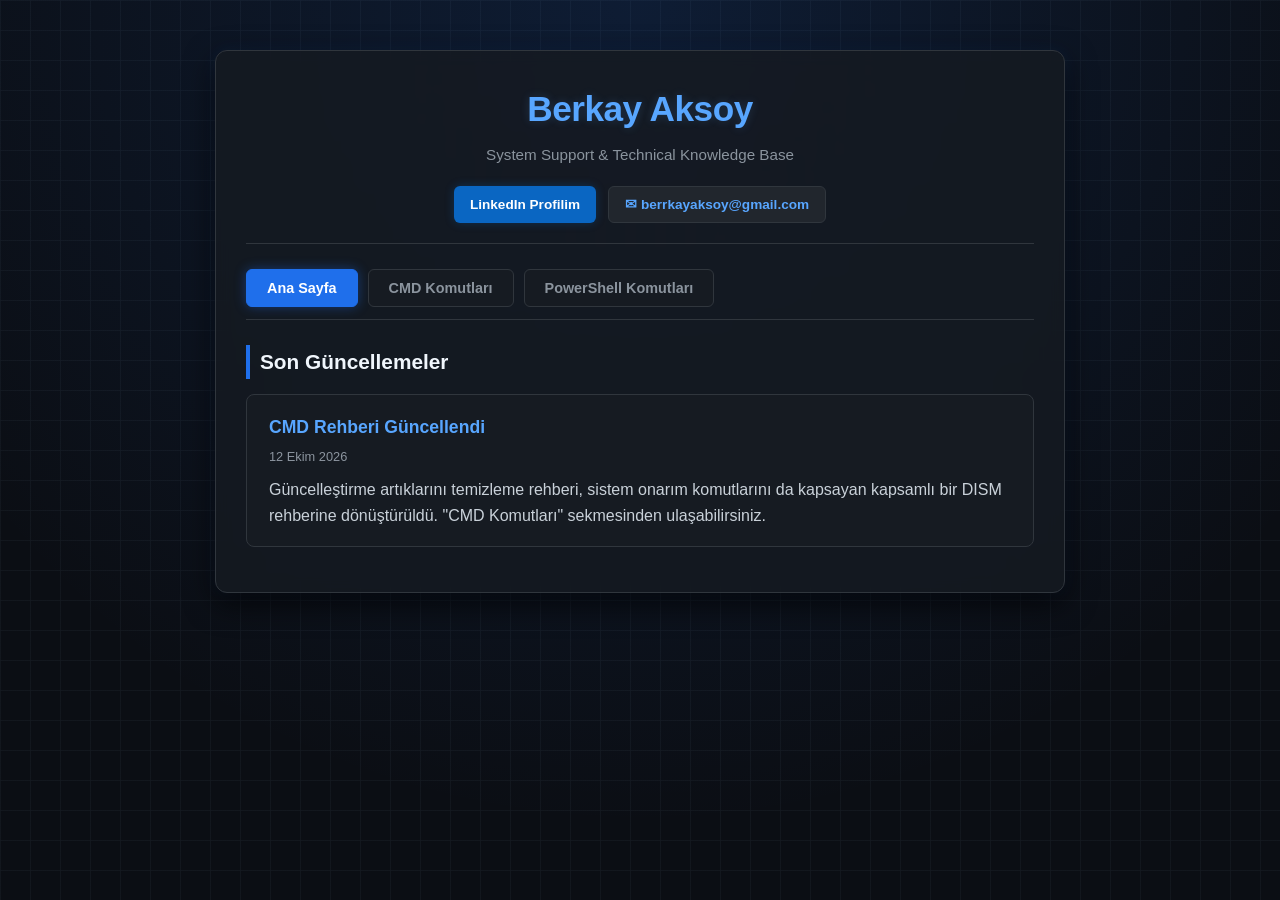
==== index.html @ 38838516 "Update index.html" ====
<!DOCTYPE html>
<html lang="tr">
<head>
    <meta charset="UTF-8">
    <meta name="viewport" content="width=device-width, initial-scale=1.0">
    <title>Berkay Aksoy | System Support</title>
    <style>
        * { box-sizing: border-box; margin: 0; padding: 0; }
        
        body {
            font-family: 'Segoe UI', -apple-system, BlinkMacSystemFont, Roboto, sans-serif;
            background-color: #0b0e14;
            background-image: 
                radial-gradient(circle at 50% 0%, rgba(31, 111, 235, 0.15) 0%, transparent 75%),
                linear-gradient(rgba(22, 27, 34, 0.7) 1px, transparent 1px),
                linear-gradient(90deg, rgba(22, 27, 34, 0.7) 1px, transparent 1px);
            background-size: 100% 100%, 30px 30px, 30px 30px;
            color: #c9d1d9;
            line-height: 1.6;
            padding: 20px;
            min-height: 100vh;
        }

        .container {
            max-width: 850px;
            margin: 30px auto;
            background: rgba(22, 27, 34, 0.85);
            backdrop-filter: blur(8px);
            padding: 30px;
            border-radius: 12px;
            box-shadow: 0 10px 30px rgba(0, 0, 0, 0.7), 0 0 15px rgba(56, 139, 253, 0.1);
            border: 1px solid #30363d;
        }

        header {
            text-align: center;
            padding-bottom: 20px;
            border-bottom: 1px solid #30363d;
            margin-bottom: 25px;
        }

        h1 { 
            color: #58a6ff; 
            font-size: 2.2rem; 
            margin-bottom: 6px;
            letter-spacing: -0.5px;
            text-shadow: 0 0 10px rgba(88, 166, 255, 0.2);
        }

        p.subtitle { 
            color: #8b949e; 
            font-size: 0.95rem; 
            margin-bottom: 18px;
            font-weight: 500;
        }
        
        .contact-links {
            display: flex;
            justify-content: center;
            gap: 12px;
            flex-wrap: wrap;
        }

        .btn {
            display: inline-flex;
            align-items: center;
            gap: 6px;
            padding: 7px 16px;
            border-radius: 6px;
            text-decoration: none;
            font-weight: 600;
            font-size: 0.85rem;
            transition: all 0.2s ease;
        }

        .btn:hover { 
            opacity: 0.9;
            transform: translateY(-1px);
        }

        .btn-linkedin { 
            background-color: #0a66c2; 
            color: #ffffff; 
            box-shadow: 0 0 10px rgba(10, 102, 194, 0.3);
        }

        .btn-email { 
            background-color: #21262d; 
            color: #58a6ff; 
            border: 1px solid #30363d; 
        }

        nav {
            display: flex;
            gap: 10px;
            border-bottom: 1px solid #30363d;
            padding-bottom: 12px;
            margin-bottom: 25px;
        }

        .nav-btn {
            background: #161b22;
            color: #8b949e;
            border: 1px solid #30363d;
            padding: 10px 20px;
            border-radius: 6px;
            cursor: pointer;
            font-weight: 600;
            font-size: 0.9rem;
            transition: all 0.2s ease;
        }

        .nav-btn:hover { 
            color: #f0f6fc; 
            border-color: #8b949e; 
            background: #21262d;
        }

        .nav-btn.active {
            background: #1f6feb;
            color: #ffffff;
            border-color: #1f6feb;
            box-shadow: 0 0 12px rgba(31, 111, 235, 0.4);
        }

        .tab-content { display: none; }
        .tab-content.active { display: block; }

        .section-title {
            color: #f0f6fc;
            margin: 20px 0 15px 0;
            font-size: 1.3rem;
            border-left: 4px solid #1f6feb;
            padding-left: 10px;
        }

        .card {
            background: #161b22;
            border: 1px solid #30363d;
            border-radius: 8px;
            padding: 18px 22px;
            margin-bottom: 15px;
        }

        .card h3 { color: #58a6ff; margin-bottom: 6px; font-size: 1.1rem; }
        .card .date { color: #8b949e; font-size: 0.8rem; margin-bottom: 10px; }

        /* AÇILIR/KAPANIR AKORDEON KART YAPISI */
        .accordion-card {
            background: #161b22;
            border: 1px solid #30363d;
            border-radius: 8px;
            margin-bottom: 15px;
            overflow: hidden;
            transition: border-color 0.2s ease;
        }

        .accordion-card:hover {
            border-color: #58a6ff;
        }

        .accordion-header {
            padding: 18px 22px;
            cursor: pointer;
            display: flex;
            justify-content: space-between;
            align-items: center;
            user-select: none;
            background: #161b22;
        }

        .accordion-header h3 {
            color: #58a6ff;
            font-size: 1.05rem;
            font-weight: 600;
        }

        .accordion-header .icon {
            color: #8b949e;
            font-size: 1.2rem;
            transition: transform 0.3s ease;
        }

        .accordion-card.open .accordion-header .icon {
            transform: rotate(180deg);
            color: #58a6ff;
        }

        .accordion-content {
            display: none;
            padding: 0 22px 22px 22px;
            border-top: 1px solid #21262d;
            background: #0d1117;
        }

        .accordion-card.open .accordion-content {
            display: block;
        }

        .accordion-content p {
            margin-top: 12px;
            color: #c9d1d9;
        }

        .accordion-content h4 {
            color: #f0f6fc;
            font-size: 1rem;
            margin-top: 20px;
        }

        .accordion-content ol, .accordion-content ul {
            margin: 12px 0 12px 20px;
            color: #c9d1d9;
        }

        .accordion-content li {
            margin-bottom: 8px;
        }

        .alert-box {
            background: rgba(210, 153, 34, 0.1);
            border: 1px solid rgba(210, 153, 34, 0.4);
            border-radius: 6px;
            padding: 12px 16px;
            margin-top: 15px;
            color: #e3b341;
            font-size: 0.9rem;
        }

        .info-box {
            background: rgba(56, 139, 253, 0.1);
            border: 1px solid rgba(56, 139, 253, 0.4);
            border-radius: 6px;
            padding: 12px 16px;
            margin-top: 15px;
            color: #79c0ff;
            font-size: 0.9rem;
        }

        code-block {
            display: block;
            background: #161b22;
            color: #79c0ff;
            padding: 10px 14px;
            border-radius: 6px;
            font-family: 'Consolas', 'Courier New', monospace;
            border: 1px solid #30363d;
            font-size: 0.9rem;
            margin: 8px 0;
            overflow-x: auto;
        }

        code {
            background: #161b22;
            color: #79c0ff;
            padding: 2px 6px;
            border-radius: 4px;
            font-family: 'Consolas', 'Courier New', monospace;
            border: 1px solid #30363d;
            font-size: 0.85rem;
        }
    </style>
</head>
<body>

    <div class="container">
        <header>
            <h1>Berkay Aksoy</h1>
            <p class="subtitle">System Support & Technical Knowledge Base</p>
            
            <div class="contact-links">
                <a href="https://www.linkedin.com/in/berkay-aksoy-77ab60190" target="_blank" class="btn btn-linkedin">LinkedIn Profilim</a>
                <a href="mailto:berrkayaksoy@gmail.com" class="btn btn-email">✉ berrkayaksoy@gmail.com</a>
            </div>
        </header>

        <!-- Menü Navigasyonu -->
        <nav>
            <button class="nav-btn active" onclick="openTab('ana-sayfa')">Ana Sayfa</button>
            <button class="nav-btn" onclick="openTab('cmd')">CMD Komutları</button>
            <button class="nav-btn" onclick="openTab('powershell')">PowerShell Komutları</button>
        </nav>

        <!-- 1. SEKME: ANA SAYFA -->
        <div id="ana-sayfa" class="tab-content active">
            <h2 class="section-title">Son Güncellemeler</h2>
            <div class="card">
                <h3>CMD Rehberi Güncellendi</h3>
                <div class="date">12 Ekim 2026</div>
                <p>Güncelleştirme artıklarını temizleme rehberi, sistem onarım komutlarını da kapsayan kapsamlı bir DISM rehberine dönüştürüldü. "CMD Komutları" sekmesinden ulaşabilirsiniz.</p>
            </div>
        </div>

        <!-- 2. SEKME: CMD KOMUTLARI -->
        <div id="cmd" class="tab-content">
            <h2 class="section-title">Command Prompt (CMD) Rehberleri</h2>

            <!-- AÇILIR KAPANIR YAZI KARTI: DISM KOMUTLARI -->
            <div class="accordion-card">
                <div class="accordion-header" onclick="toggleAccordion(this)">
                    <h3>DISM Komutları: Windows'u Onarın, Güncelleştirmelerin Kapladığı Alanı Geri Kazanın 🛠️💾</h3>
                    <span class="icon">▼</span>
                </div>
                <div class="accordion-content">
                    <p><strong>DISM</strong> (Deployment Image Servicing and Management), Windows'un kendi bakım ve onarım aracıdır. Komutlardaki <code>/Online</code> ifadesi, işlemin şu an çalışan Windows üzerinde yapılacağını belirtir.</p>
                    <p>Aşağıdaki komutları çalıştırmak için Komut İstemi'ni (CMD) <strong>Yönetici</strong> olarak açmanız gerekir.</p>

                    <h4>🔧 Sistem Onarımı</h4>
                    <p>Uygulamalar açılmıyor, garip hatalar alıyorsanız ya da güncellemeler yüklenmiyorsa, Windows'un sistem dosyalarında bozulma olabilir. Bu üç komut sırasıyla kontrol eder, tarar ve onarır:</p>

                    <ol>
                        <li>
                            <strong>Hızlı Kontrol:</strong>
                            <code-block>DISM /Online /Cleanup-Image /CheckHealth</code-block>
                            Sistem görüntüsünde daha önce bir bozulma kaydedilmiş mi diye bakar. Tarama veya onarım yapmaz, birkaç saniye sürer.
                        </li>
                        <li>
                            <strong>Detaylı Tarama:</strong>
                            <code-block>DISM /Online /Cleanup-Image /ScanHealth</code-block>
                            Sistemi baştan sona tarar ve bozulma olup olmadığını tespit eder. Onarım yapmaz, birkaç dakika sürebilir.
                        </li>
                        <li>
                            <strong>Onarım:</strong>
                            <code-block>DISM /Online /Cleanup-Image /RestoreHealth</code-block>
                            Bozuk sistem dosyalarını bulur ve onarır. Sağlam dosyaları Windows Update üzerinden indirdiği için <strong>internet bağlantısı gerekir</strong>. İşlem 10-30 dakika sürebilir.
                        </li>
                    </ol>

                    <div class="info-box">
                        <strong>💡 İpucu:</strong> <code>RestoreHealth</code> bittikten sonra şu komutu da çalıştırın:
                        <code-block>sfc /scannow</code-block>
                        DISM, Windows'un yedek dosya deposunu onarır; SFC ise bu sağlam yedekleri kullanarak sistemde kullanılan bozuk dosyaları değiştirir.
                    </div>

                    <h4>🧹 Disk Temizliği</h4>
                    <p>Windows her güncellemeden sonra, güncellemeyi geri alabilmeniz için değişen dosyaların eski sürümlerini <strong>WinSxS</strong> klasöründe saklar. Bu eski sürümler zamanla birikerek gigabaytlarca yer kaplayabilir ve normal disk temizleme araçları buraya dokunamaz.</p>

                    <ol>
                        <li>
                            <strong>Analiz:</strong>
                            <code-block>DISM /Online /Cleanup-Image /AnalyzeComponentStore</code-block>
                            WinSxS klasörünün gerçek boyutunu ve ne kadarının temizlenebileceğini gösterir, hiçbir şeyi silmez. Çıktıda <em>"Component Store Cleanup Recommended : Yes"</em> yazıyorsa temizlik yapmanız önerilir.
                        </li>
                        <li>
                            <strong>Temizlik:</strong>
                            <code-block>DISM /Online /Cleanup-Image /StartComponentCleanup</code-block>
                            Artık gerekmeyen eski güncelleştirme sürümlerini siler ve diskte yer açar. <em>(Sisteminize bağlı olarak 10-15 GB'a kadar alan boşaltabilir.)</em>
                        </li>
                    </ol>

                    <div class="alert-box">
                        <strong>⚠️ Önemli İpucu: Takılı Kalırsa Ne Yapmalısınız?</strong><br>
                        Onarım veya temizlik sırasında gösterge %60 - %70 civarlarında takılıp uzun süre ilerlemeyebilir.
                        <ul style="margin-top: 8px;">
                            <li><strong>Hemen Kapatmayın:</strong> Arka planda indirme/silme yapıyor olabilir. <code>Ctrl + Shift + Esc</code> ile Görev Yöneticisi'ni açıp Disk/Ağ hareketliliğini kontrol edin.</li>
                            <li><strong>Kilitlendiyse:</strong> CMD penceresini kapatıp bilgisayarı yeniden başlatın. CMD'yi tekrar yönetici olarak açın, Windows Update servisini durdurup işlemi yeniden başlatın:</li>
                        </ul>
                        <code-block>net stop wuauserv</code-block>
                        <code-block>DISM /Online /Cleanup-Image /StartComponentCleanup</code-block>
                        <ul style="margin-top: 8px;">
                            <li><strong>WinSxS'e elle dokunmayın:</strong> Bu klasörden asla elle dosya silmeyin. Yer açmanın güvenli yolu yukarıdaki komutlardır.</li>
                        </ul>
                    </div>

                    <p style="margin-top: 15px;">İşlem sonunda <em>"The operation completed successfully"</em> yazısını gördüğünüzde işlem başarıyla tamamlanmış demektir! 🚀</p>
                </div>
            </div>

        </div>

        <!-- 3. SEKME: POWERSHELL KOMUTLARI -->
        <div id="powershell" class="tab-content">
            <h2 class="section-title">PowerShell Komutları & Scriptler</h2>
            <div class="card">
                <h3>Çalışan Servisleri Listeleyin</h3>
                <div class="date">Örnek Taslak</div>
                <p>Sistemde aktif çalışan servisleri listelemek için <code>Get-Service | Where-Object {$_.Status -eq "Running"}</code> komutunu kullanabilirsiniz.</p>
            </div>
        </div>

    </div>

    <script>
        // Sekme Değiştirme Fonksiyonu
        function openTab(tabName) {
            var i, tabContent, tabBtns;
            tabContent = document.getElementsByClassName("tab-content");
            for (i = 0; i < tabContent.length; i++) {
                tabContent[i].classList.remove("active");
            }
            tabBtns = document.getElementsByClassName("nav-btn");
            for (i = 0; i < tabBtns.length; i++) {
                tabBtns[i].classList.remove("active");
            }
            document.getElementById(tabName).classList.add("active");
            event.currentTarget.classList.add("active");
        }

        // Akordeon Aç/Kapat Fonksiyonu
        function toggleAccordion(element) {
            var card = element.parentElement;
            card.classList.toggle("open");
        }
    </script>

</body>
</html>
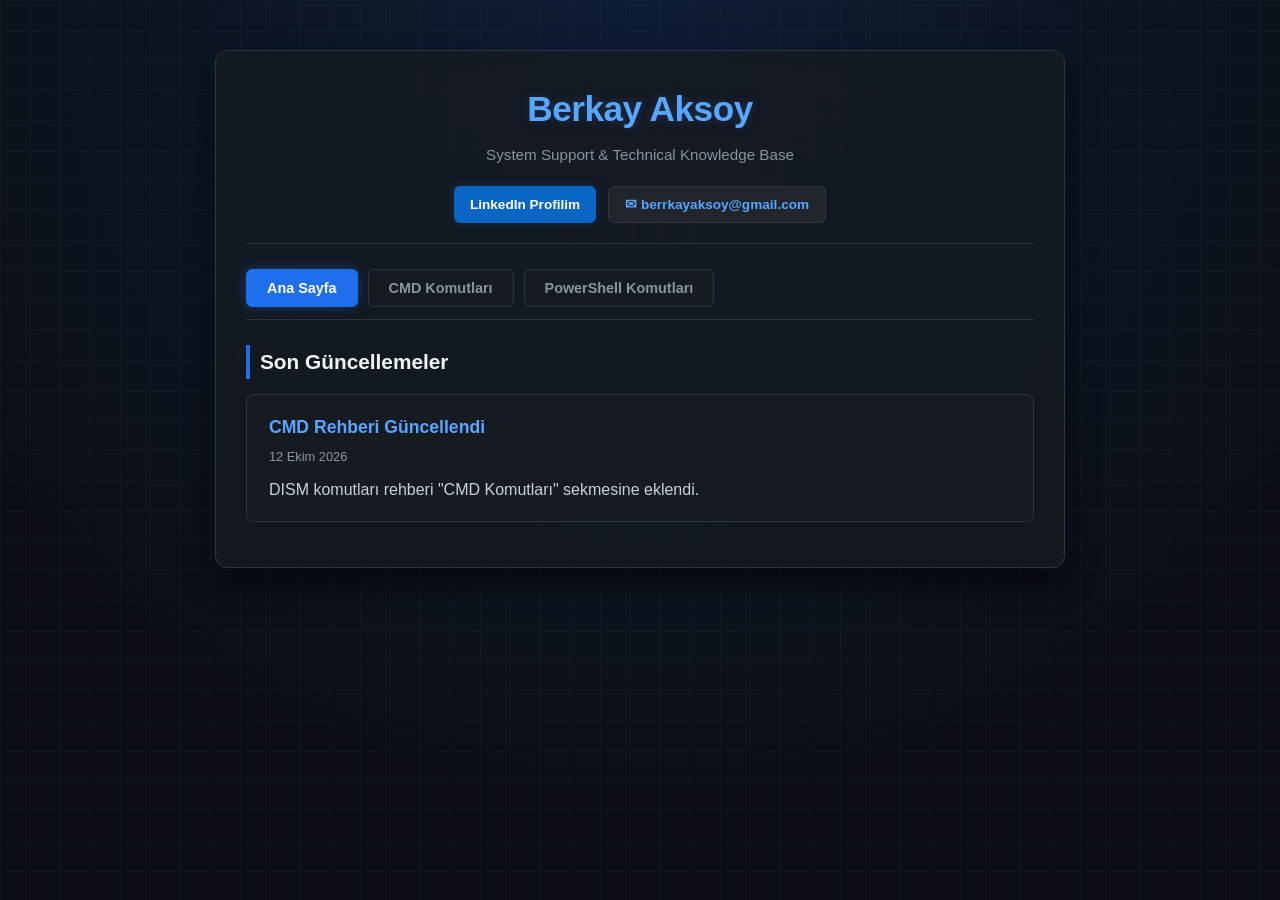
==== commit 54c9d541: "Update index.html" ====
--- a/index.html
+++ b/index.html
@@ -202,12 +202,6 @@
             color: #c9d1d9;
         }
 
-        .accordion-content h4 {
-            color: #f0f6fc;
-            font-size: 1rem;
-            margin-top: 20px;
-        }
-
         .accordion-content ol, .accordion-content ul {
             margin: 12px 0 12px 20px;
             color: #c9d1d9;
@@ -224,16 +218,6 @@
             padding: 12px 16px;
             margin-top: 15px;
             color: #e3b341;
-            font-size: 0.9rem;
-        }
-
-        .info-box {
-            background: rgba(56, 139, 253, 0.1);
-            border: 1px solid rgba(56, 139, 253, 0.4);
-            border-radius: 6px;
-            padding: 12px 16px;
-            margin-top: 15px;
-            color: #79c0ff;
             font-size: 0.9rem;
         }
 
@@ -287,7 +271,7 @@
             <div class="card">
                 <h3>CMD Rehberi Güncellendi</h3>
                 <div class="date">12 Ekim 2026</div>
-                <p>Güncelleştirme artıklarını temizleme rehberi, sistem onarım komutlarını da kapsayan kapsamlı bir DISM rehberine dönüştürüldü. "CMD Komutları" sekmesinden ulaşabilirsiniz.</p>
+                <p>DISM komutları rehberi "CMD Komutları" sekmesine eklendi.</p>
             </div>
         </div>
 
@@ -298,71 +282,34 @@
             <!-- AÇILIR KAPANIR YAZI KARTI: DISM KOMUTLARI -->
             <div class="accordion-card">
                 <div class="accordion-header" onclick="toggleAccordion(this)">
-                    <h3>DISM Komutları: Windows'u Onarın, Güncelleştirmelerin Kapladığı Alanı Geri Kazanın 🛠️💾</h3>
+                    <h3>DISM Komutları: Windows'u Onarın, Güncelleştirmelerin Kapladığı Alanı Geri Kazanın</h3>
                     <span class="icon">▼</span>
                 </div>
                 <div class="accordion-content">
-                    <p><strong>DISM</strong> (Deployment Image Servicing and Management), Windows'un kendi bakım ve onarım aracıdır. Komutlardaki <code>/Online</code> ifadesi, işlemin şu an çalışan Windows üzerinde yapılacağını belirtir.</p>
-                    <p>Aşağıdaki komutları çalıştırmak için Komut İstemi'ni (CMD) <strong>Yönetici</strong> olarak açmanız gerekir.</p>
-
-                    <h4>🔧 Sistem Onarımı</h4>
-                    <p>Uygulamalar açılmıyor, garip hatalar alıyorsanız ya da güncellemeler yüklenmiyorsa, Windows'un sistem dosyalarında bozulma olabilir. Bu üç komut sırasıyla kontrol eder, tarar ve onarır:</p>
+                    <p>Aşağıdaki komutları çalıştırmak için Komut İstemi'ni (CMD) <strong>Yönetici</strong> olarak açın.</p>
 
                     <ol>
                         <li>
-                            <strong>Hızlı Kontrol:</strong>
                             <code-block>DISM /Online /Cleanup-Image /CheckHealth</code-block>
-                            Sistem görüntüsünde daha önce bir bozulma kaydedilmiş mi diye bakar. Tarama veya onarım yapmaz, birkaç saniye sürer.
-                        </li>
-                        <li>
-                            <strong>Detaylı Tarama:</strong>
+                            Sistem görüntüsünde daha önce bir bozulma kaydedilmiş mi diye kontrol eder.
+                        </li>
+                        <li>
                             <code-block>DISM /Online /Cleanup-Image /ScanHealth</code-block>
-                            Sistemi baştan sona tarar ve bozulma olup olmadığını tespit eder. Onarım yapmaz, birkaç dakika sürebilir.
-                        </li>
-                        <li>
-                            <strong>Onarım:</strong>
+                            Sistemi baştan sona tarar ve bozulma olup olmadığını tespit eder. Onarım yapmaz.
+                        </li>
+                        <li>
                             <code-block>DISM /Online /Cleanup-Image /RestoreHealth</code-block>
-                            Bozuk sistem dosyalarını bulur ve onarır. Sağlam dosyaları Windows Update üzerinden indirdiği için <strong>internet bağlantısı gerekir</strong>. İşlem 10-30 dakika sürebilir.
+                            Bozuk sistem dosyalarını onarır. Sağlam dosyaları Windows Update üzerinden indirdiği için internet bağlantısı gerekir.
+                        </li>
+                        <li>
+                            <code-block>DISM /Online /Cleanup-Image /AnalyzeComponentStore</code-block>
+                            WinSxS klasörünü analiz eder ve temizlik gerekip gerekmediğini gösterir.
+                        </li>
+                        <li>
+                            <code-block>DISM /Online /Cleanup-Image /StartComponentCleanup</code-block>
+                            Artık gerekmeyen eski güncelleştirme sürümlerini siler ve diskte yer açar.
                         </li>
                     </ol>
-
-                    <div class="info-box">
-                        <strong>💡 İpucu:</strong> <code>RestoreHealth</code> bittikten sonra şu komutu da çalıştırın:
-                        <code-block>sfc /scannow</code-block>
-                        DISM, Windows'un yedek dosya deposunu onarır; SFC ise bu sağlam yedekleri kullanarak sistemde kullanılan bozuk dosyaları değiştirir.
-                    </div>
-
-                    <h4>🧹 Disk Temizliği</h4>
-                    <p>Windows her güncellemeden sonra, güncellemeyi geri alabilmeniz için değişen dosyaların eski sürümlerini <strong>WinSxS</strong> klasöründe saklar. Bu eski sürümler zamanla birikerek gigabaytlarca yer kaplayabilir ve normal disk temizleme araçları buraya dokunamaz.</p>
-
-                    <ol>
-                        <li>
-                            <strong>Analiz:</strong>
-                            <code-block>DISM /Online /Cleanup-Image /AnalyzeComponentStore</code-block>
-                            WinSxS klasörünün gerçek boyutunu ve ne kadarının temizlenebileceğini gösterir, hiçbir şeyi silmez. Çıktıda <em>"Component Store Cleanup Recommended : Yes"</em> yazıyorsa temizlik yapmanız önerilir.
-                        </li>
-                        <li>
-                            <strong>Temizlik:</strong>
-                            <code-block>DISM /Online /Cleanup-Image /StartComponentCleanup</code-block>
-                            Artık gerekmeyen eski güncelleştirme sürümlerini siler ve diskte yer açar. <em>(Sisteminize bağlı olarak 10-15 GB'a kadar alan boşaltabilir.)</em>
-                        </li>
-                    </ol>
-
-                    <div class="alert-box">
-                        <strong>⚠️ Önemli İpucu: Takılı Kalırsa Ne Yapmalısınız?</strong><br>
-                        Onarım veya temizlik sırasında gösterge %60 - %70 civarlarında takılıp uzun süre ilerlemeyebilir.
-                        <ul style="margin-top: 8px;">
-                            <li><strong>Hemen Kapatmayın:</strong> Arka planda indirme/silme yapıyor olabilir. <code>Ctrl + Shift + Esc</code> ile Görev Yöneticisi'ni açıp Disk/Ağ hareketliliğini kontrol edin.</li>
-                            <li><strong>Kilitlendiyse:</strong> CMD penceresini kapatıp bilgisayarı yeniden başlatın. CMD'yi tekrar yönetici olarak açın, Windows Update servisini durdurup işlemi yeniden başlatın:</li>
-                        </ul>
-                        <code-block>net stop wuauserv</code-block>
-                        <code-block>DISM /Online /Cleanup-Image /StartComponentCleanup</code-block>
-                        <ul style="margin-top: 8px;">
-                            <li><strong>WinSxS'e elle dokunmayın:</strong> Bu klasörden asla elle dosya silmeyin. Yer açmanın güvenli yolu yukarıdaki komutlardır.</li>
-                        </ul>
-                    </div>
-
-                    <p style="margin-top: 15px;">İşlem sonunda <em>"The operation completed successfully"</em> yazısını gördüğünüzde işlem başarıyla tamamlanmış demektir! 🚀</p>
                 </div>
             </div>
 
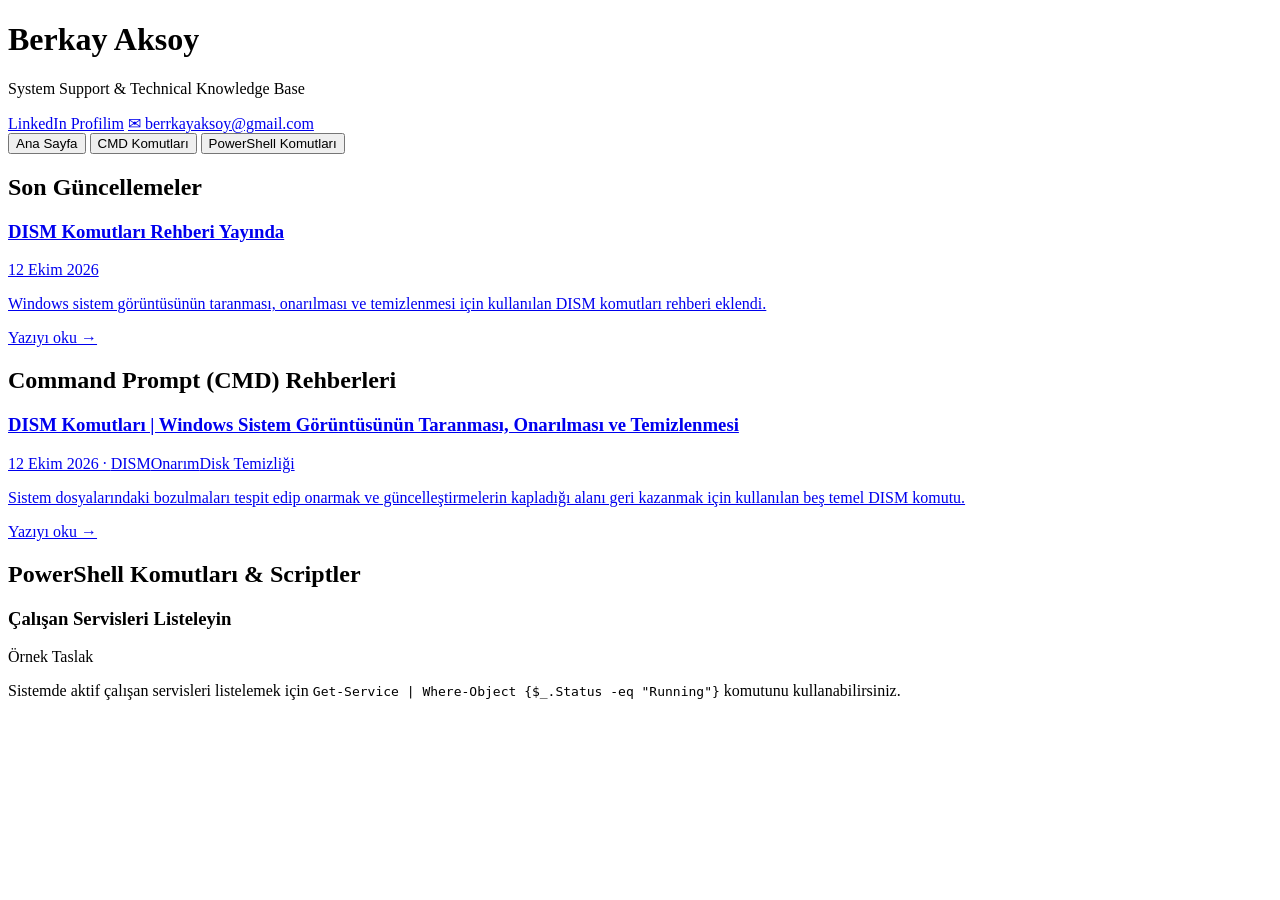
==== commit c7f24ee0: "Update index.html" ====
--- a/index.html
+++ b/index.html
@@ -4,246 +4,17 @@
     <meta charset="UTF-8">
     <meta name="viewport" content="width=device-width, initial-scale=1.0">
     <title>Berkay Aksoy | System Support</title>
-    <style>
-        * { box-sizing: border-box; margin: 0; padding: 0; }
-        
-        body {
-            font-family: 'Segoe UI', -apple-system, BlinkMacSystemFont, Roboto, sans-serif;
-            background-color: #0b0e14;
-            background-image: 
-                radial-gradient(circle at 50% 0%, rgba(31, 111, 235, 0.15) 0%, transparent 75%),
-                linear-gradient(rgba(22, 27, 34, 0.7) 1px, transparent 1px),
-                linear-gradient(90deg, rgba(22, 27, 34, 0.7) 1px, transparent 1px);
-            background-size: 100% 100%, 30px 30px, 30px 30px;
-            color: #c9d1d9;
-            line-height: 1.6;
-            padding: 20px;
-            min-height: 100vh;
-        }
+    <meta name="description" content="Windows, CMD ve PowerShell için sahada test edilmiş çözümler ve teknik rehberler.">
 
-        .container {
-            max-width: 850px;
-            margin: 30px auto;
-            background: rgba(22, 27, 34, 0.85);
-            backdrop-filter: blur(8px);
-            padding: 30px;
-            border-radius: 12px;
-            box-shadow: 0 10px 30px rgba(0, 0, 0, 0.7), 0 0 15px rgba(56, 139, 253, 0.1);
-            border: 1px solid #30363d;
-        }
+    <!-- LinkedIn / sosyal medya önizleme kartı -->
+    <meta property="og:type" content="website">
+    <meta property="og:site_name" content="Berkay Aksoy | System Support">
+    <meta property="og:title" content="Berkay Aksoy | System Support & Technical Knowledge Base">
+    <meta property="og:description" content="Windows, CMD ve PowerShell için sahada test edilmiş çözümler ve teknik rehberler.">
+    <meta property="og:url" content="https://berkayaksooy.github.io/">
+    <meta property="og:locale" content="tr_TR">
 
-        header {
-            text-align: center;
-            padding-bottom: 20px;
-            border-bottom: 1px solid #30363d;
-            margin-bottom: 25px;
-        }
-
-        h1 { 
-            color: #58a6ff; 
-            font-size: 2.2rem; 
-            margin-bottom: 6px;
-            letter-spacing: -0.5px;
-            text-shadow: 0 0 10px rgba(88, 166, 255, 0.2);
-        }
-
-        p.subtitle { 
-            color: #8b949e; 
-            font-size: 0.95rem; 
-            margin-bottom: 18px;
-            font-weight: 500;
-        }
-        
-        .contact-links {
-            display: flex;
-            justify-content: center;
-            gap: 12px;
-            flex-wrap: wrap;
-        }
-
-        .btn {
-            display: inline-flex;
-            align-items: center;
-            gap: 6px;
-            padding: 7px 16px;
-            border-radius: 6px;
-            text-decoration: none;
-            font-weight: 600;
-            font-size: 0.85rem;
-            transition: all 0.2s ease;
-        }
-
-        .btn:hover { 
-            opacity: 0.9;
-            transform: translateY(-1px);
-        }
-
-        .btn-linkedin { 
-            background-color: #0a66c2; 
-            color: #ffffff; 
-            box-shadow: 0 0 10px rgba(10, 102, 194, 0.3);
-        }
-
-        .btn-email { 
-            background-color: #21262d; 
-            color: #58a6ff; 
-            border: 1px solid #30363d; 
-        }
-
-        nav {
-            display: flex;
-            gap: 10px;
-            border-bottom: 1px solid #30363d;
-            padding-bottom: 12px;
-            margin-bottom: 25px;
-        }
-
-        .nav-btn {
-            background: #161b22;
-            color: #8b949e;
-            border: 1px solid #30363d;
-            padding: 10px 20px;
-            border-radius: 6px;
-            cursor: pointer;
-            font-weight: 600;
-            font-size: 0.9rem;
-            transition: all 0.2s ease;
-        }
-
-        .nav-btn:hover { 
-            color: #f0f6fc; 
-            border-color: #8b949e; 
-            background: #21262d;
-        }
-
-        .nav-btn.active {
-            background: #1f6feb;
-            color: #ffffff;
-            border-color: #1f6feb;
-            box-shadow: 0 0 12px rgba(31, 111, 235, 0.4);
-        }
-
-        .tab-content { display: none; }
-        .tab-content.active { display: block; }
-
-        .section-title {
-            color: #f0f6fc;
-            margin: 20px 0 15px 0;
-            font-size: 1.3rem;
-            border-left: 4px solid #1f6feb;
-            padding-left: 10px;
-        }
-
-        .card {
-            background: #161b22;
-            border: 1px solid #30363d;
-            border-radius: 8px;
-            padding: 18px 22px;
-            margin-bottom: 15px;
-        }
-
-        .card h3 { color: #58a6ff; margin-bottom: 6px; font-size: 1.1rem; }
-        .card .date { color: #8b949e; font-size: 0.8rem; margin-bottom: 10px; }
-
-        /* AÇILIR/KAPANIR AKORDEON KART YAPISI */
-        .accordion-card {
-            background: #161b22;
-            border: 1px solid #30363d;
-            border-radius: 8px;
-            margin-bottom: 15px;
-            overflow: hidden;
-            transition: border-color 0.2s ease;
-        }
-
-        .accordion-card:hover {
-            border-color: #58a6ff;
-        }
-
-        .accordion-header {
-            padding: 18px 22px;
-            cursor: pointer;
-            display: flex;
-            justify-content: space-between;
-            align-items: center;
-            user-select: none;
-            background: #161b22;
-        }
-
-        .accordion-header h3 {
-            color: #58a6ff;
-            font-size: 1.05rem;
-            font-weight: 600;
-        }
-
-        .accordion-header .icon {
-            color: #8b949e;
-            font-size: 1.2rem;
-            transition: transform 0.3s ease;
-        }
-
-        .accordion-card.open .accordion-header .icon {
-            transform: rotate(180deg);
-            color: #58a6ff;
-        }
-
-        .accordion-content {
-            display: none;
-            padding: 0 22px 22px 22px;
-            border-top: 1px solid #21262d;
-            background: #0d1117;
-        }
-
-        .accordion-card.open .accordion-content {
-            display: block;
-        }
-
-        .accordion-content p {
-            margin-top: 12px;
-            color: #c9d1d9;
-        }
-
-        .accordion-content ol, .accordion-content ul {
-            margin: 12px 0 12px 20px;
-            color: #c9d1d9;
-        }
-
-        .accordion-content li {
-            margin-bottom: 8px;
-        }
-
-        .alert-box {
-            background: rgba(210, 153, 34, 0.1);
-            border: 1px solid rgba(210, 153, 34, 0.4);
-            border-radius: 6px;
-            padding: 12px 16px;
-            margin-top: 15px;
-            color: #e3b341;
-            font-size: 0.9rem;
-        }
-
-        code-block {
-            display: block;
-            background: #161b22;
-            color: #79c0ff;
-            padding: 10px 14px;
-            border-radius: 6px;
-            font-family: 'Consolas', 'Courier New', monospace;
-            border: 1px solid #30363d;
-            font-size: 0.9rem;
-            margin: 8px 0;
-            overflow-x: auto;
-        }
-
-        code {
-            background: #161b22;
-            color: #79c0ff;
-            padding: 2px 6px;
-            border-radius: 4px;
-            font-family: 'Consolas', 'Courier New', monospace;
-            border: 1px solid #30363d;
-            font-size: 0.85rem;
-        }
-    </style>
+    <link rel="stylesheet" href="style.css">
 </head>
 <body>
 
@@ -251,7 +22,7 @@
         <header>
             <h1>Berkay Aksoy</h1>
             <p class="subtitle">System Support & Technical Knowledge Base</p>
-            
+
             <div class="contact-links">
                 <a href="https://www.linkedin.com/in/berkay-aksoy-77ab60190" target="_blank" class="btn btn-linkedin">LinkedIn Profilim</a>
                 <a href="mailto:berrkayaksoy@gmail.com" class="btn btn-email">✉ berrkayaksoy@gmail.com</a>
@@ -260,59 +31,34 @@
 
         <!-- Menü Navigasyonu -->
         <nav>
-            <button class="nav-btn active" onclick="openTab('ana-sayfa')">Ana Sayfa</button>
-            <button class="nav-btn" onclick="openTab('cmd')">CMD Komutları</button>
-            <button class="nav-btn" onclick="openTab('powershell')">PowerShell Komutları</button>
+            <button class="nav-btn active" data-tab="ana-sayfa">Ana Sayfa</button>
+            <button class="nav-btn" data-tab="cmd">CMD Komutları</button>
+            <button class="nav-btn" data-tab="powershell">PowerShell Komutları</button>
         </nav>
 
         <!-- 1. SEKME: ANA SAYFA -->
         <div id="ana-sayfa" class="tab-content active">
             <h2 class="section-title">Son Güncellemeler</h2>
-            <div class="card">
-                <h3>CMD Rehberi Güncellendi</h3>
+
+            <a class="card post-card" href="dism-komutlari.html">
+                <h3>DISM Komutları Rehberi Yayında</h3>
                 <div class="date">12 Ekim 2026</div>
-                <p>DISM komutları rehberi "CMD Komutları" sekmesine eklendi.</p>
-            </div>
+                <p>Windows sistem görüntüsünün taranması, onarılması ve temizlenmesi için kullanılan DISM komutları rehberi eklendi.</p>
+                <span class="read-more">Yazıyı oku →</span>
+            </a>
         </div>
 
         <!-- 2. SEKME: CMD KOMUTLARI -->
         <div id="cmd" class="tab-content">
             <h2 class="section-title">Command Prompt (CMD) Rehberleri</h2>
 
-            <!-- AÇILIR KAPANIR YAZI KARTI: DISM KOMUTLARI -->
-            <div class="accordion-card">
-                <div class="accordion-header" onclick="toggleAccordion(this)">
-                    <h3>DISM Komutları: Windows'u Onarın, Güncelleştirmelerin Kapladığı Alanı Geri Kazanın</h3>
-                    <span class="icon">▼</span>
-                </div>
-                <div class="accordion-content">
-                    <p>Aşağıdaki komutları çalıştırmak için Komut İstemi'ni (CMD) <strong>Yönetici</strong> olarak açın.</p>
-
-                    <ol>
-                        <li>
-                            <code-block>DISM /Online /Cleanup-Image /CheckHealth</code-block>
-                            Sistem görüntüsünde daha önce bir bozulma kaydedilmiş mi diye kontrol eder.
-                        </li>
-                        <li>
-                            <code-block>DISM /Online /Cleanup-Image /ScanHealth</code-block>
-                            Sistemi baştan sona tarar ve bozulma olup olmadığını tespit eder. Onarım yapmaz.
-                        </li>
-                        <li>
-                            <code-block>DISM /Online /Cleanup-Image /RestoreHealth</code-block>
-                            Bozuk sistem dosyalarını onarır. Sağlam dosyaları Windows Update üzerinden indirdiği için internet bağlantısı gerekir.
-                        </li>
-                        <li>
-                            <code-block>DISM /Online /Cleanup-Image /AnalyzeComponentStore</code-block>
-                            WinSxS klasörünü analiz eder ve temizlik gerekip gerekmediğini gösterir.
-                        </li>
-                        <li>
-                            <code-block>DISM /Online /Cleanup-Image /StartComponentCleanup</code-block>
-                            Artık gerekmeyen eski güncelleştirme sürümlerini siler ve diskte yer açar.
-                        </li>
-                    </ol>
-                </div>
-            </div>
-
+            <!-- YENİ YAZI EKLEMEK İÇİN: bu bloğu kopyalayıp başlık, tarih, açıklama ve linki değiştir -->
+            <a class="card post-card" href="dism-komutlari.html">
+                <h3>DISM Komutları | Windows Sistem Görüntüsünün Taranması, Onarılması ve Temizlenmesi</h3>
+                <div class="date">12 Ekim 2026 · <span class="tag">DISM</span><span class="tag">Onarım</span><span class="tag">Disk Temizliği</span></div>
+                <p>Sistem dosyalarındaki bozulmaları tespit edip onarmak ve güncelleştirmelerin kapladığı alanı geri kazanmak için kullanılan beş temel DISM komutu.</p>
+                <span class="read-more">Yazıyı oku →</span>
+            </a>
         </div>
 
         <!-- 3. SEKME: POWERSHELL KOMUTLARI -->
@@ -328,26 +74,26 @@
     </div>
 
     <script>
-        // Sekme Değiştirme Fonksiyonu
+        // Sekme değiştirme: butona tıklanınca ilgili sekmeyi açar
         function openTab(tabName) {
-            var i, tabContent, tabBtns;
-            tabContent = document.getElementsByClassName("tab-content");
-            for (i = 0; i < tabContent.length; i++) {
-                tabContent[i].classList.remove("active");
-            }
-            tabBtns = document.getElementsByClassName("nav-btn");
-            for (i = 0; i < tabBtns.length; i++) {
-                tabBtns[i].classList.remove("active");
-            }
-            document.getElementById(tabName).classList.add("active");
-            event.currentTarget.classList.add("active");
+            var tab = document.getElementById(tabName);
+            if (!tab) return;
+            document.querySelectorAll(".tab-content").forEach(function (t) { t.classList.remove("active"); });
+            document.querySelectorAll(".nav-btn").forEach(function (b) {
+                b.classList.toggle("active", b.dataset.tab === tabName);
+            });
+            tab.classList.add("active");
         }
 
-        // Akordeon Aç/Kapat Fonksiyonu
-        function toggleAccordion(element) {
-            var card = element.parentElement;
-            card.classList.toggle("open");
-        }
+        document.querySelectorAll(".nav-btn").forEach(function (btn) {
+            btn.addEventListener("click", function () {
+                openTab(btn.dataset.tab);
+                history.replaceState(null, "", "#" + btn.dataset.tab);
+            });
+        });
+
+        // Adres #cmd veya #powershell ile açılırsa o sekmeyi göster
+        if (location.hash) openTab(location.hash.substring(1));
     </script>
 
 </body>
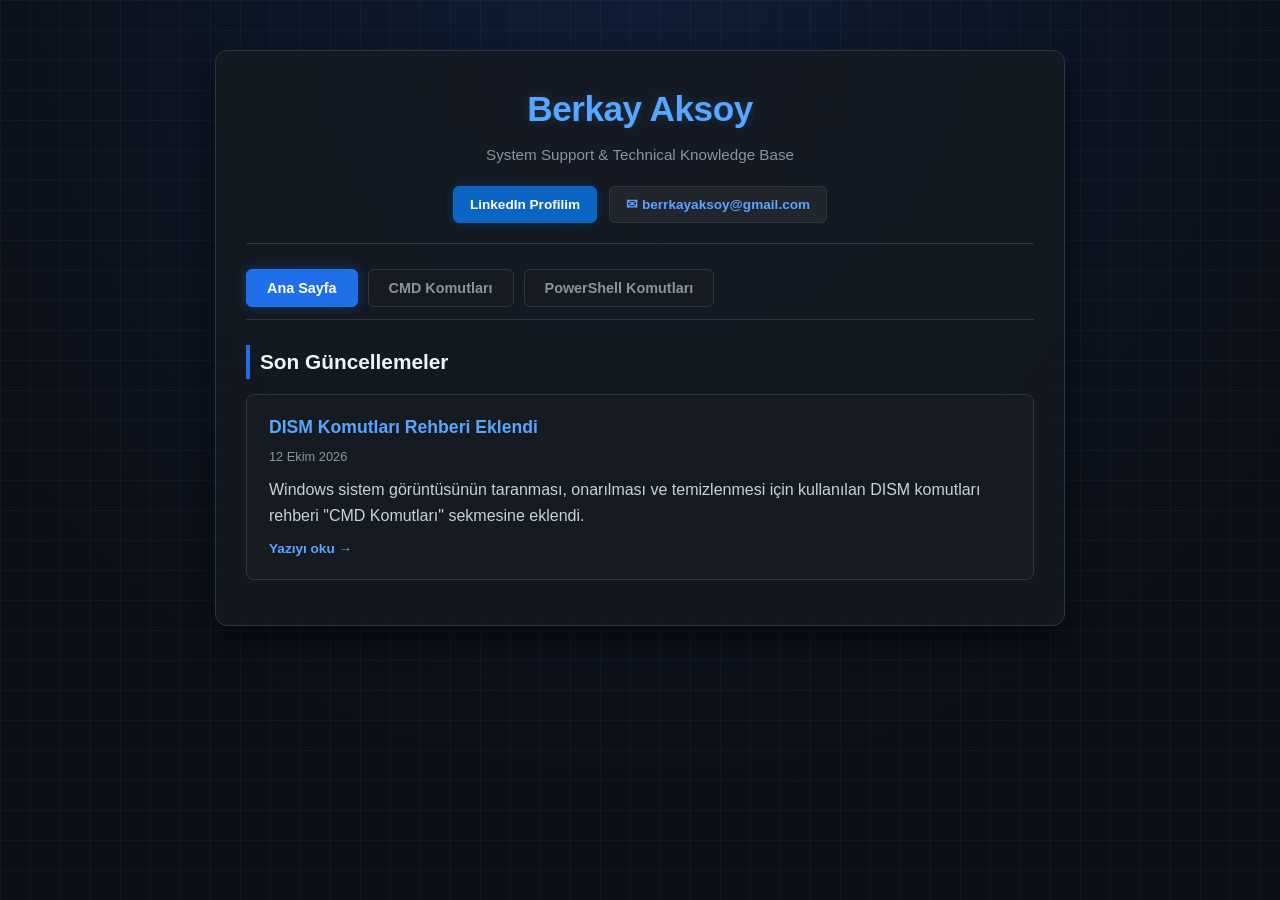
==== commit 680f8745: "Update index.html" ====
--- a/index.html
+++ b/index.html
@@ -6,7 +6,7 @@
     <title>Berkay Aksoy | System Support</title>
     <meta name="description" content="Windows, CMD ve PowerShell için sahada test edilmiş çözümler ve teknik rehberler.">
 
-    <!-- LinkedIn / sosyal medya önizleme kartı -->
+    <!-- LinkedIn önizleme kartı -->
     <meta property="og:type" content="website">
     <meta property="og:site_name" content="Berkay Aksoy | System Support">
     <meta property="og:title" content="Berkay Aksoy | System Support & Technical Knowledge Base">
@@ -14,7 +14,302 @@
     <meta property="og:url" content="https://berkayaksooy.github.io/">
     <meta property="og:locale" content="tr_TR">
 
-    <link rel="stylesheet" href="style.css">
+    <style>
+        * { box-sizing: border-box; margin: 0; padding: 0; }
+        
+        body {
+            font-family: 'Segoe UI', -apple-system, BlinkMacSystemFont, Roboto, sans-serif;
+            background-color: #0b0e14;
+            background-image: 
+                radial-gradient(circle at 50% 0%, rgba(31, 111, 235, 0.15) 0%, transparent 75%),
+                linear-gradient(rgba(22, 27, 34, 0.7) 1px, transparent 1px),
+                linear-gradient(90deg, rgba(22, 27, 34, 0.7) 1px, transparent 1px);
+            background-size: 100% 100%, 30px 30px, 30px 30px;
+            color: #c9d1d9;
+            line-height: 1.6;
+            padding: 20px;
+            min-height: 100vh;
+        }
+
+        .container {
+            max-width: 850px;
+            margin: 30px auto;
+            background: rgba(22, 27, 34, 0.85);
+            backdrop-filter: blur(8px);
+            padding: 30px;
+            border-radius: 12px;
+            box-shadow: 0 10px 30px rgba(0, 0, 0, 0.7), 0 0 15px rgba(56, 139, 253, 0.1);
+            border: 1px solid #30363d;
+        }
+
+        header {
+            text-align: center;
+            padding-bottom: 20px;
+            border-bottom: 1px solid #30363d;
+            margin-bottom: 25px;
+        }
+
+        h1 { 
+            color: #58a6ff; 
+            font-size: 2.2rem; 
+            margin-bottom: 6px;
+            letter-spacing: -0.5px;
+            text-shadow: 0 0 10px rgba(88, 166, 255, 0.2);
+        }
+
+        p.subtitle { 
+            color: #8b949e; 
+            font-size: 0.95rem; 
+            margin-bottom: 18px;
+            font-weight: 500;
+        }
+        
+        .contact-links {
+            display: flex;
+            justify-content: center;
+            gap: 12px;
+            flex-wrap: wrap;
+        }
+
+        .btn {
+            display: inline-flex;
+            align-items: center;
+            gap: 6px;
+            padding: 7px 16px;
+            border-radius: 6px;
+            text-decoration: none;
+            font-weight: 600;
+            font-size: 0.85rem;
+            font-family: inherit;
+            cursor: pointer;
+            transition: all 0.2s ease;
+        }
+
+        .btn:hover { 
+            opacity: 0.9;
+            transform: translateY(-1px);
+        }
+
+        .btn-linkedin { 
+            background-color: #0a66c2; 
+            color: #ffffff; 
+            border: 1px solid #0a66c2;
+            box-shadow: 0 0 10px rgba(10, 102, 194, 0.3);
+        }
+
+        .btn-email { 
+            background-color: #21262d; 
+            color: #58a6ff; 
+            border: 1px solid #30363d; 
+        }
+
+        nav {
+            display: flex;
+            gap: 10px;
+            flex-wrap: wrap;
+            border-bottom: 1px solid #30363d;
+            padding-bottom: 12px;
+            margin-bottom: 25px;
+        }
+
+        .nav-btn {
+            background: #161b22;
+            color: #8b949e;
+            border: 1px solid #30363d;
+            padding: 10px 20px;
+            border-radius: 6px;
+            cursor: pointer;
+            font-weight: 600;
+            font-size: 0.9rem;
+            font-family: inherit;
+            transition: all 0.2s ease;
+        }
+
+        .nav-btn:hover { 
+            color: #f0f6fc; 
+            border-color: #8b949e; 
+            background: #21262d;
+        }
+
+        .nav-btn.active {
+            background: #1f6feb;
+            color: #ffffff;
+            border-color: #1f6feb;
+            box-shadow: 0 0 12px rgba(31, 111, 235, 0.4);
+        }
+
+        .tab-content { display: none; }
+        .tab-content.active { display: block; }
+
+        .section-title {
+            color: #f0f6fc;
+            margin: 20px 0 15px 0;
+            font-size: 1.3rem;
+            border-left: 4px solid #1f6feb;
+            padding-left: 10px;
+        }
+
+        .card {
+            background: #161b22;
+            border: 1px solid #30363d;
+            border-radius: 8px;
+            padding: 18px 22px;
+            margin-bottom: 15px;
+        }
+
+        .card h3 { color: #58a6ff; margin-bottom: 6px; font-size: 1.1rem; }
+        .card .date { color: #8b949e; font-size: 0.8rem; margin-bottom: 10px; }
+
+        .card-link {
+            display: inline-block;
+            margin-top: 10px;
+            color: #58a6ff;
+            font-weight: 600;
+            font-size: 0.85rem;
+            text-decoration: none;
+        }
+
+        .card-link:hover { text-decoration: underline; }
+
+        /* AÇILIR/KAPANIR AKORDEON KART YAPISI */
+        .accordion-card {
+            background: #161b22;
+            border: 1px solid #30363d;
+            border-radius: 8px;
+            margin-bottom: 15px;
+            overflow: hidden;
+            transition: border-color 0.2s ease;
+        }
+
+        .accordion-card:hover {
+            border-color: #58a6ff;
+        }
+
+        .accordion-header {
+            padding: 18px 22px;
+            cursor: pointer;
+            display: flex;
+            justify-content: space-between;
+            align-items: center;
+            gap: 12px;
+            user-select: none;
+            background: #161b22;
+        }
+
+        .accordion-header h3 {
+            color: #58a6ff;
+            font-size: 1.05rem;
+            font-weight: 600;
+        }
+
+        .accordion-header .icon {
+            color: #8b949e;
+            font-size: 1.2rem;
+            transition: transform 0.3s ease;
+        }
+
+        .accordion-card.open .accordion-header .icon {
+            transform: rotate(180deg);
+            color: #58a6ff;
+        }
+
+        .accordion-content {
+            display: none;
+            padding: 0 22px 22px 22px;
+            border-top: 1px solid #21262d;
+            background: #0d1117;
+        }
+
+        .accordion-card.open .accordion-content {
+            display: block;
+        }
+
+        .accordion-content p {
+            margin-top: 12px;
+            color: #c9d1d9;
+        }
+
+        .accordion-content ol, .accordion-content ul {
+            margin: 12px 0 12px 20px;
+            color: #c9d1d9;
+        }
+
+        .accordion-content li {
+            margin-bottom: 12px;
+        }
+
+        .post-actions {
+            display: flex;
+            gap: 10px;
+            flex-wrap: wrap;
+            margin-top: 18px;
+            padding-top: 16px;
+            border-top: 1px solid #21262d;
+        }
+
+        .alert-box {
+            background: rgba(210, 153, 34, 0.1);
+            border: 1px solid rgba(210, 153, 34, 0.4);
+            border-radius: 6px;
+            padding: 12px 16px;
+            margin-top: 15px;
+            color: #e3b341;
+            font-size: 0.9rem;
+        }
+
+        code-block {
+            display: block;
+            position: relative;
+            background: #161b22;
+            color: #79c0ff;
+            padding: 10px 90px 10px 14px;
+            border-radius: 6px;
+            font-family: 'Consolas', 'Courier New', monospace;
+            border: 1px solid #30363d;
+            font-size: 0.9rem;
+            margin: 8px 0;
+            overflow-x: auto;
+            white-space: nowrap;
+        }
+
+        /* Komut kutusundaki "Kopyala" butonu */
+        .copy-btn {
+            position: absolute;
+            top: 50%;
+            right: 8px;
+            transform: translateY(-50%);
+            background: #21262d;
+            color: #8b949e;
+            border: 1px solid #30363d;
+            border-radius: 5px;
+            padding: 3px 10px;
+            font-size: 0.75rem;
+            font-weight: 600;
+            font-family: 'Segoe UI', -apple-system, sans-serif;
+            cursor: pointer;
+            transition: all 0.2s ease;
+        }
+
+        .copy-btn:hover { color: #f0f6fc; border-color: #8b949e; }
+        .copy-btn.copied { color: #3fb950; border-color: #3fb950; }
+
+        code {
+            background: #161b22;
+            color: #79c0ff;
+            padding: 2px 6px;
+            border-radius: 4px;
+            font-family: 'Consolas', 'Courier New', monospace;
+            border: 1px solid #30363d;
+            font-size: 0.85rem;
+        }
+
+        @media (max-width: 600px) {
+            body { padding: 10px; }
+            .container { padding: 20px 16px; margin: 10px auto; }
+            h1 { font-size: 1.7rem; }
+            .nav-btn { padding: 8px 14px; font-size: 0.85rem; }
+        }
+    </style>
 </head>
 <body>
 
@@ -22,7 +317,7 @@
         <header>
             <h1>Berkay Aksoy</h1>
             <p class="subtitle">System Support & Technical Knowledge Base</p>
-
+            
             <div class="contact-links">
                 <a href="https://www.linkedin.com/in/berkay-aksoy-77ab60190" target="_blank" class="btn btn-linkedin">LinkedIn Profilim</a>
                 <a href="mailto:berrkayaksoy@gmail.com" class="btn btn-email">✉ berrkayaksoy@gmail.com</a>
@@ -39,26 +334,58 @@
         <!-- 1. SEKME: ANA SAYFA -->
         <div id="ana-sayfa" class="tab-content active">
             <h2 class="section-title">Son Güncellemeler</h2>
-
-            <a class="card post-card" href="dism-komutlari.html">
-                <h3>DISM Komutları Rehberi Yayında</h3>
+            <div class="card">
+                <h3>DISM Komutları Rehberi Eklendi</h3>
                 <div class="date">12 Ekim 2026</div>
-                <p>Windows sistem görüntüsünün taranması, onarılması ve temizlenmesi için kullanılan DISM komutları rehberi eklendi.</p>
-                <span class="read-more">Yazıyı oku →</span>
-            </a>
+                <p>Windows sistem görüntüsünün taranması, onarılması ve temizlenmesi için kullanılan DISM komutları rehberi "CMD Komutları" sekmesine eklendi.</p>
+                <a class="card-link" href="#dism">Yazıyı oku →</a>
+            </div>
         </div>
 
         <!-- 2. SEKME: CMD KOMUTLARI -->
         <div id="cmd" class="tab-content">
             <h2 class="section-title">Command Prompt (CMD) Rehberleri</h2>
 
-            <!-- YENİ YAZI EKLEMEK İÇİN: bu bloğu kopyalayıp başlık, tarih, açıklama ve linki değiştir -->
-            <a class="card post-card" href="dism-komutlari.html">
-                <h3>DISM Komutları | Windows Sistem Görüntüsünün Taranması, Onarılması ve Temizlenmesi</h3>
-                <div class="date">12 Ekim 2026 · <span class="tag">DISM</span><span class="tag">Onarım</span><span class="tag">Disk Temizliği</span></div>
-                <p>Sistem dosyalarındaki bozulmaları tespit edip onarmak ve güncelleştirmelerin kapladığı alanı geri kazanmak için kullanılan beş temel DISM komutu.</p>
-                <span class="read-more">Yazıyı oku →</span>
-            </a>
+            <!-- AÇILIR KAPANIR YAZI KARTI: DISM KOMUTLARI
+                 id="dism" sayesinde berkayaksooy.github.io/#dism linki bu yazıyı doğrudan açar -->
+            <div class="accordion-card" id="dism">
+                <div class="accordion-header">
+                    <h3>DISM Komutları | Windows Sistem Görüntüsünün Taranması, Onarılması ve Temizlenmesi</h3>
+                    <span class="icon">▼</span>
+                </div>
+                <div class="accordion-content">
+                    <p>Aşağıdaki komutların Komut İstemi (CMD) <strong>yönetici yetkisiyle</strong> açılarak çalıştırılması gerekmektedir.</p>
+
+                    <ol>
+                        <li>
+                            <code-block>DISM /Online /Cleanup-Image /CheckHealth</code-block>
+                            Sistem görüntüsünde daha önce kaydedilmiş bir bozulma olup olmadığını kontrol eder. Tarama veya onarım işlemi gerçekleştirmez.
+                        </li>
+                        <li>
+                            <code-block>DISM /Online /Cleanup-Image /ScanHealth</code-block>
+                            Sistem görüntüsünü kapsamlı şekilde tarayarak bozulma olup olmadığını tespit eder. Onarım işlemi gerçekleştirmez.
+                        </li>
+                        <li>
+                            <code-block>DISM /Online /Cleanup-Image /RestoreHealth</code-block>
+                            Tespit edilen bozuk sistem dosyalarını onarır. Onarım için gerekli dosyalar Windows Update üzerinden indirildiğinden, işlem sırasında aktif bir internet bağlantısı gerekmektedir.
+                        </li>
+                        <li>
+                            <code-block>DISM /Online /Cleanup-Image /AnalyzeComponentStore</code-block>
+                            WinSxS bileşen deposunu analiz ederek gerçek boyutunu ve temizlik gerekip gerekmediğini raporlar.
+                        </li>
+                        <li>
+                            <code-block>DISM /Online /Cleanup-Image /StartComponentCleanup</code-block>
+                            Artık ihtiyaç duyulmayan eski güncelleştirme sürümlerini kaldırarak disk alanı kazandırır.
+                        </li>
+                    </ol>
+
+                    <div class="post-actions">
+                        <a class="btn btn-linkedin share-linkedin" target="_blank" rel="noopener">LinkedIn'de Paylaş</a>
+                        <button class="btn btn-email copy-link" type="button">🔗 Linki Kopyala</button>
+                    </div>
+                </div>
+            </div>
+
         </div>
 
         <!-- 3. SEKME: POWERSHELL KOMUTLARI -->
@@ -74,7 +401,9 @@
     </div>
 
     <script>
-        // Sekme değiştirme: butona tıklanınca ilgili sekmeyi açar
+        var SITE_URL = "https://berkayaksooy.github.io/";
+
+        // ---------- Sekmeler ----------
         function openTab(tabName) {
             var tab = document.getElementById(tabName);
             if (!tab) return;
@@ -92,8 +421,93 @@
             });
         });
 
-        // Adres #cmd veya #powershell ile açılırsa o sekmeyi göster
-        if (location.hash) openTab(location.hash.substring(1));
+        // ---------- Akordeon (aç/kapat) ----------
+        document.querySelectorAll(".accordion-header").forEach(function (header) {
+            header.addEventListener("click", function () {
+                var card = header.parentElement;
+                card.classList.toggle("open");
+                if (card.id && card.classList.contains("open")) {
+                    history.replaceState(null, "", "#" + card.id);
+                }
+            });
+        });
+
+        // ---------- Linkle gelindiğinde doğru yeri aç ----------
+        // #cmd → CMD sekmesi, #dism → CMD sekmesi + DISM yazısı açık
+        function openFromHash() {
+            var id = location.hash.substring(1);
+            if (!id) return;
+            var el = document.getElementById(id);
+            if (!el) return;
+            if (el.classList.contains("tab-content")) {
+                openTab(id);
+            } else if (el.classList.contains("accordion-card")) {
+                openTab(el.closest(".tab-content").id);
+                el.classList.add("open");
+                setTimeout(function () { el.scrollIntoView({ behavior: "smooth", block: "start" }); }, 50);
+            }
+        }
+        openFromHash();
+        window.addEventListener("hashchange", openFromHash);
+
+        // ---------- Panoya kopyalama ----------
+        function copyText(text, onDone) {
+            if (navigator.clipboard && window.isSecureContext) {
+                navigator.clipboard.writeText(text).then(onDone).catch(function () { fallbackCopy(text); onDone(); });
+            } else {
+                fallbackCopy(text);
+                onDone();
+            }
+        }
+
+        function fallbackCopy(text) {
+            var ta = document.createElement("textarea");
+            ta.value = text;
+            ta.style.position = "fixed";
+            ta.style.opacity = "0";
+            document.body.appendChild(ta);
+            ta.select();
+            try { document.execCommand("copy"); } catch (e) {}
+            document.body.removeChild(ta);
+        }
+
+        // Her komut kutusuna "Kopyala" butonu ekle
+        document.querySelectorAll("code-block").forEach(function (block) {
+            var command = block.textContent.trim();
+            var btn = document.createElement("button");
+            btn.className = "copy-btn";
+            btn.type = "button";
+            btn.textContent = "Kopyala";
+            btn.addEventListener("click", function () {
+                copyText(command, function () {
+                    btn.textContent = "Kopyalandı ✓";
+                    btn.classList.add("copied");
+                    setTimeout(function () {
+                        btn.textContent = "Kopyala";
+                        btn.classList.remove("copied");
+                    }, 1800);
+                });
+            });
+            block.appendChild(btn);
+        });
+
+        // ---------- Yazı paylaşım butonları ----------
+        document.querySelectorAll(".accordion-card[id]").forEach(function (card) {
+            var postUrl = SITE_URL + "#" + card.id;
+
+            var share = card.querySelector(".share-linkedin");
+            if (share) share.href = "https://www.linkedin.com/sharing/share-offsite/?url=" + encodeURIComponent(postUrl);
+
+            var linkBtn = card.querySelector(".copy-link");
+            if (linkBtn) {
+                linkBtn.addEventListener("click", function () {
+                    copyText(postUrl, function () {
+                        linkBtn.textContent = "✓ Link kopyalandı";
+                        setTimeout(function () { linkBtn.textContent = "🔗 Linki Kopyala"; }, 1800);
+                    });
+                });
+            }
+        });
     </script>
 
 </body>
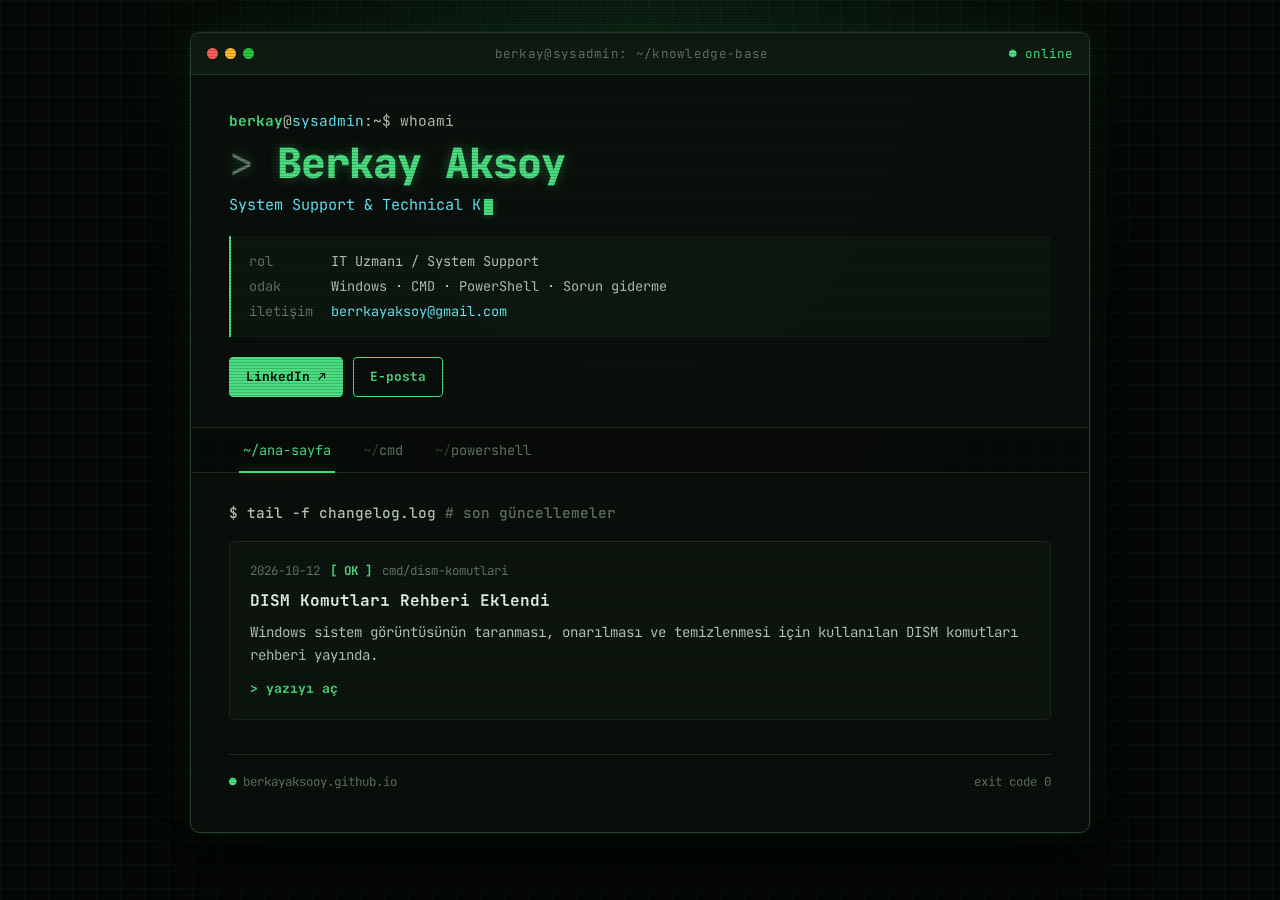
==== commit 30146fa6: "Update index.html" ====
--- a/index.html
+++ b/index.html
@@ -14,390 +14,599 @@
     <meta property="og:url" content="https://berkayaksooy.github.io/">
     <meta property="og:locale" content="tr_TR">
 
+    <link rel="preconnect" href="https://fonts.googleapis.com">
+    <link rel="preconnect" href="https://fonts.gstatic.com" crossorigin>
+    <link href="https://fonts.googleapis.com/css2?family=JetBrains+Mono:wght@400;500;700;800&display=swap" rel="stylesheet">
+
     <style>
+        :root {
+            --bg: #050805;
+            --panel: #0a100b;
+            --panel-2: #0d150f;
+            --line: #1c2b1f;
+            --line-bright: #2a4230;
+            --text: #b8c7b9;
+            --dim: #5f7562;
+            --green: #4ade80;
+            --green-glow: rgba(74, 222, 128, 0.35);
+            --cyan: #67e8f9;
+            --amber: #fbbf24;
+            --red: #f87171;
+            --mono: 'JetBrains Mono', 'Cascadia Code', Consolas, 'Courier New', monospace;
+        }
+
         * { box-sizing: border-box; margin: 0; padding: 0; }
-        
+
+        html { scroll-behavior: smooth; }
+
         body {
-            font-family: 'Segoe UI', -apple-system, BlinkMacSystemFont, Roboto, sans-serif;
-            background-color: #0b0e14;
-            background-image: 
-                radial-gradient(circle at 50% 0%, rgba(31, 111, 235, 0.15) 0%, transparent 75%),
-                linear-gradient(rgba(22, 27, 34, 0.7) 1px, transparent 1px),
-                linear-gradient(90deg, rgba(22, 27, 34, 0.7) 1px, transparent 1px);
-            background-size: 100% 100%, 30px 30px, 30px 30px;
-            color: #c9d1d9;
-            line-height: 1.6;
-            padding: 20px;
+            font-family: var(--mono);
+            background: var(--bg);
+            background-image:
+                radial-gradient(ellipse at 50% -10%, rgba(74, 222, 128, 0.12) 0%, transparent 60%),
+                linear-gradient(rgba(74, 222, 128, 0.035) 1px, transparent 1px),
+                linear-gradient(90deg, rgba(74, 222, 128, 0.035) 1px, transparent 1px);
+            background-size: 100% 100%, 24px 24px, 24px 24px;
+            color: var(--text);
+            font-size: 14.5px;
+            line-height: 1.7;
+            padding: 32px 16px;
             min-height: 100vh;
         }
 
-        .container {
-            max-width: 850px;
-            margin: 30px auto;
-            background: rgba(22, 27, 34, 0.85);
-            backdrop-filter: blur(8px);
-            padding: 30px;
-            border-radius: 12px;
-            box-shadow: 0 10px 30px rgba(0, 0, 0, 0.7), 0 0 15px rgba(56, 139, 253, 0.1);
-            border: 1px solid #30363d;
-        }
-
-        header {
-            text-align: center;
-            padding-bottom: 20px;
-            border-bottom: 1px solid #30363d;
-            margin-bottom: 25px;
-        }
-
-        h1 { 
-            color: #58a6ff; 
-            font-size: 2.2rem; 
-            margin-bottom: 6px;
-            letter-spacing: -0.5px;
-            text-shadow: 0 0 10px rgba(88, 166, 255, 0.2);
-        }
-
-        p.subtitle { 
-            color: #8b949e; 
-            font-size: 0.95rem; 
+        /* CRT tarama çizgileri */
+        body::after {
+            content: "";
+            position: fixed;
+            inset: 0;
+            pointer-events: none;
+            background: repeating-linear-gradient(0deg, rgba(0, 0, 0, 0.18) 0px, rgba(0, 0, 0, 0.18) 1px, transparent 1px, transparent 3px);
+            z-index: 100;
+        }
+
+        ::selection { background: var(--green); color: var(--bg); }
+
+        a { color: var(--cyan); }
+
+        /* ---------- Terminal penceresi ---------- */
+        .terminal {
+            max-width: 900px;
+            margin: 0 auto;
+            background: rgba(10, 16, 11, 0.92);
+            border: 1px solid var(--line-bright);
+            border-radius: 10px;
+            box-shadow:
+                0 0 0 1px rgba(74, 222, 128, 0.05),
+                0 0 40px rgba(74, 222, 128, 0.08),
+                0 30px 60px rgba(0, 0, 0, 0.8);
+            overflow: hidden;
+        }
+
+        .titlebar {
+            display: flex;
+            align-items: center;
+            gap: 14px;
+            padding: 10px 16px;
+            background: #0f1a12;
+            border-bottom: 1px solid var(--line-bright);
+            font-size: 12.5px;
+            color: var(--dim);
+        }
+
+        .dots { display: flex; gap: 7px; }
+        .dots span { width: 11px; height: 11px; border-radius: 50%; display: block; }
+        .dots span:nth-child(1) { background: #ff5f57; }
+        .dots span:nth-child(2) { background: #febc2e; }
+        .dots span:nth-child(3) { background: #28c840; }
+
+        .titlebar .path { flex: 1; text-align: center; letter-spacing: 0.3px; }
+        .titlebar .status { color: var(--green); }
+        .titlebar .status::before { content: "● "; }
+
+        .screen { padding: 34px 38px 40px; }
+
+        /* ---------- Üst bölüm ---------- */
+        .prompt { color: var(--green); }
+        .prompt .user { color: var(--green); font-weight: 700; }
+        .prompt .host { color: var(--cyan); }
+        .prompt .sym { color: var(--text); }
+
+        .hero { margin-bottom: 30px; }
+
+        .hero .cmdline { color: var(--dim); margin-bottom: 6px; }
+        .hero .cmdline .typed { color: var(--text); }
+
+        .ascii {
+            color: var(--green);
+            text-shadow: 0 0 12px var(--green-glow);
+            font-size: 2.6rem;
+            font-weight: 800;
+            letter-spacing: -1px;
+            line-height: 1.15;
+            margin: 6px 0 4px;
+        }
+
+        .ascii .bracket { color: var(--dim); font-weight: 400; }
+
+        .role {
+            color: var(--cyan);
+            font-size: 0.95rem;
             margin-bottom: 18px;
-            font-weight: 500;
-        }
-        
-        .contact-links {
-            display: flex;
-            justify-content: center;
-            gap: 12px;
-            flex-wrap: wrap;
-        }
+        }
+
+        .role .cursor {
+            display: inline-block;
+            width: 9px;
+            height: 1.05em;
+            background: var(--green);
+            vertical-align: text-bottom;
+            margin-left: 3px;
+            box-shadow: 0 0 8px var(--green-glow);
+            animation: blink 1.05s steps(1) infinite;
+        }
+
+        @keyframes blink { 50% { opacity: 0; } }
+
+        .info {
+            display: grid;
+            grid-template-columns: max-content 1fr;
+            gap: 2px 18px;
+            font-size: 0.85rem;
+            margin-bottom: 20px;
+            padding: 14px 18px;
+            border-left: 2px solid var(--green);
+            background: rgba(74, 222, 128, 0.04);
+        }
+
+        .info dt { color: var(--dim); }
+        .info dd { color: var(--text); }
+        .info dd a { color: var(--cyan); text-decoration: none; }
+        .info dd a:hover { text-decoration: underline; }
+
+        .links { display: flex; gap: 10px; flex-wrap: wrap; }
 
         .btn {
             display: inline-flex;
             align-items: center;
-            gap: 6px;
-            padding: 7px 16px;
+            gap: 8px;
+            padding: 8px 16px;
+            font-family: var(--mono);
+            font-size: 0.8rem;
+            font-weight: 700;
+            text-decoration: none;
+            border-radius: 4px;
+            cursor: pointer;
+            transition: all 0.15s ease;
+            border: 1px solid var(--green);
+            color: var(--green);
+            background: transparent;
+        }
+
+        .btn:hover {
+            background: var(--green);
+            color: var(--bg);
+            box-shadow: 0 0 18px var(--green-glow);
+        }
+
+        .btn.solid { background: var(--green); color: var(--bg); }
+        .btn.solid:hover { background: #86efac; }
+
+        .btn.ghost { border-color: var(--line-bright); color: var(--text); }
+        .btn.ghost:hover { border-color: var(--cyan); background: transparent; color: var(--cyan); box-shadow: none; }
+
+        /* ---------- Menü ---------- */
+        nav {
+            display: flex;
+            flex-wrap: wrap;
+            gap: 4px;
+            margin: 0 -38px 28px;
+            padding: 0 38px;
+            border-top: 1px solid var(--line);
+            border-bottom: 1px solid var(--line);
+            background: rgba(0, 0, 0, 0.25);
+        }
+
+        .nav-btn {
+            font-family: var(--mono);
+            font-size: 0.85rem;
+            background: none;
+            border: none;
+            color: var(--dim);
+            padding: 13px 14px;
+            cursor: pointer;
+            position: relative;
+            transition: color 0.15s ease;
+        }
+
+        .nav-btn::before { content: "~/"; color: var(--line-bright); transition: color 0.15s ease; }
+        .nav-btn:hover { color: var(--text); }
+        .nav-btn:hover::before { color: var(--dim); }
+
+        .nav-btn.active { color: var(--green); }
+        .nav-btn.active::before { color: var(--green); }
+        .nav-btn.active::after {
+            content: "";
+            position: absolute;
+            left: 10px;
+            right: 10px;
+            bottom: -1px;
+            height: 2px;
+            background: var(--green);
+            box-shadow: 0 0 10px var(--green-glow);
+        }
+
+        .tab-content { display: none; animation: boot 0.35s ease; }
+        .tab-content.active { display: block; }
+
+        @keyframes boot {
+            from { opacity: 0; transform: translateY(4px); }
+            to { opacity: 1; transform: none; }
+        }
+
+        .section-title {
+            font-size: 0.9rem;
+            font-weight: 500;
+            color: var(--dim);
+            margin-bottom: 16px;
+        }
+
+        .section-title .cmd { color: var(--text); }
+        .section-title .comment { color: var(--dim); }
+
+        /* ---------- Kartlar ---------- */
+        .card {
+            border: 1px solid var(--line);
             border-radius: 6px;
-            text-decoration: none;
-            font-weight: 600;
-            font-size: 0.85rem;
-            font-family: inherit;
-            cursor: pointer;
-            transition: all 0.2s ease;
-        }
-
-        .btn:hover { 
-            opacity: 0.9;
-            transform: translateY(-1px);
-        }
-
-        .btn-linkedin { 
-            background-color: #0a66c2; 
-            color: #ffffff; 
-            border: 1px solid #0a66c2;
-            box-shadow: 0 0 10px rgba(10, 102, 194, 0.3);
-        }
-
-        .btn-email { 
-            background-color: #21262d; 
-            color: #58a6ff; 
-            border: 1px solid #30363d; 
-        }
-
-        nav {
+            padding: 18px 20px;
+            margin-bottom: 14px;
+            background: var(--panel-2);
+        }
+
+        .log-line {
             display: flex;
             gap: 10px;
             flex-wrap: wrap;
-            border-bottom: 1px solid #30363d;
-            padding-bottom: 12px;
-            margin-bottom: 25px;
-        }
-
-        .nav-btn {
-            background: #161b22;
-            color: #8b949e;
-            border: 1px solid #30363d;
-            padding: 10px 20px;
-            border-radius: 6px;
-            cursor: pointer;
-            font-weight: 600;
-            font-size: 0.9rem;
-            font-family: inherit;
-            transition: all 0.2s ease;
-        }
-
-        .nav-btn:hover { 
-            color: #f0f6fc; 
-            border-color: #8b949e; 
-            background: #21262d;
-        }
-
-        .nav-btn.active {
-            background: #1f6feb;
-            color: #ffffff;
-            border-color: #1f6feb;
-            box-shadow: 0 0 12px rgba(31, 111, 235, 0.4);
-        }
-
-        .tab-content { display: none; }
-        .tab-content.active { display: block; }
-
-        .section-title {
-            color: #f0f6fc;
-            margin: 20px 0 15px 0;
-            font-size: 1.3rem;
-            border-left: 4px solid #1f6feb;
-            padding-left: 10px;
-        }
-
-        .card {
-            background: #161b22;
-            border: 1px solid #30363d;
-            border-radius: 8px;
-            padding: 18px 22px;
-            margin-bottom: 15px;
-        }
-
-        .card h3 { color: #58a6ff; margin-bottom: 6px; font-size: 1.1rem; }
-        .card .date { color: #8b949e; font-size: 0.8rem; margin-bottom: 10px; }
+            font-size: 0.78rem;
+            color: var(--dim);
+            margin-bottom: 6px;
+        }
+
+        .log-line .ok { color: var(--green); font-weight: 700; }
+        .log-line .draft { color: var(--amber); font-weight: 700; }
+
+        .card h3 { color: #e7f5e9; font-size: 1rem; font-weight: 700; margin-bottom: 6px; }
+        .card p { font-size: 0.88rem; }
 
         .card-link {
             display: inline-block;
             margin-top: 10px;
-            color: #58a6ff;
-            font-weight: 600;
-            font-size: 0.85rem;
+            color: var(--green);
+            font-weight: 700;
+            font-size: 0.82rem;
             text-decoration: none;
         }
 
-        .card-link:hover { text-decoration: underline; }
-
-        /* AÇILIR/KAPANIR AKORDEON KART YAPISI */
+        .card-link:hover { text-shadow: 0 0 10px var(--green-glow); }
+
+        /* ---------- Açılır yazı kartı ---------- */
         .accordion-card {
-            background: #161b22;
-            border: 1px solid #30363d;
-            border-radius: 8px;
-            margin-bottom: 15px;
+            border: 1px solid var(--line);
+            border-radius: 6px;
+            margin-bottom: 14px;
+            background: var(--panel-2);
             overflow: hidden;
-            transition: border-color 0.2s ease;
-        }
-
-        .accordion-card:hover {
-            border-color: #58a6ff;
-        }
+            transition: border-color 0.15s ease, box-shadow 0.15s ease;
+        }
+
+        .accordion-card:hover,
+        .accordion-card.open {
+            border-color: var(--line-bright);
+        }
+
+        .accordion-card.open { box-shadow: 0 0 24px rgba(74, 222, 128, 0.06); }
 
         .accordion-header {
-            padding: 18px 22px;
+            display: flex;
+            gap: 14px;
+            align-items: flex-start;
+            padding: 18px 20px;
             cursor: pointer;
-            display: flex;
-            justify-content: space-between;
-            align-items: center;
-            gap: 12px;
             user-select: none;
-            background: #161b22;
-        }
+        }
+
+        .accordion-header .chev {
+            color: var(--green);
+            font-weight: 700;
+            transition: transform 0.2s ease;
+            margin-top: 1px;
+        }
+
+        .accordion-card.open .accordion-header .chev { transform: rotate(90deg); }
+
+        .accordion-header .body { flex: 1; }
+
+        .accordion-header .file {
+            font-size: 0.78rem;
+            color: var(--dim);
+            margin-bottom: 4px;
+        }
+
+        .accordion-header .file .name { color: var(--cyan); }
 
         .accordion-header h3 {
-            color: #58a6ff;
-            font-size: 1.05rem;
-            font-weight: 600;
-        }
-
-        .accordion-header .icon {
-            color: #8b949e;
-            font-size: 1.2rem;
-            transition: transform 0.3s ease;
-        }
-
-        .accordion-card.open .accordion-header .icon {
-            transform: rotate(180deg);
-            color: #58a6ff;
-        }
+            color: #e7f5e9;
+            font-size: 1rem;
+            font-weight: 700;
+            line-height: 1.5;
+        }
+
+        .accordion-card:hover .accordion-header h3 { color: var(--green); }
+
+        .tags { display: flex; gap: 6px; flex-wrap: wrap; margin-top: 8px; }
+
+        .tag {
+            font-size: 0.7rem;
+            color: var(--cyan);
+            border: 1px solid rgba(103, 232, 249, 0.3);
+            padding: 0 8px;
+            border-radius: 3px;
+        }
+
+        .tag::before { content: "#"; color: var(--dim); }
 
         .accordion-content {
             display: none;
-            padding: 0 22px 22px 22px;
-            border-top: 1px solid #21262d;
-            background: #0d1117;
-        }
-
-        .accordion-card.open .accordion-content {
-            display: block;
-        }
-
-        .accordion-content p {
-            margin-top: 12px;
-            color: #c9d1d9;
-        }
-
-        .accordion-content ol, .accordion-content ul {
-            margin: 12px 0 12px 20px;
-            color: #c9d1d9;
-        }
-
-        .accordion-content li {
-            margin-bottom: 12px;
-        }
-
-        .post-actions {
-            display: flex;
-            gap: 10px;
-            flex-wrap: wrap;
-            margin-top: 18px;
-            padding-top: 16px;
-            border-top: 1px solid #21262d;
-        }
-
-        .alert-box {
-            background: rgba(210, 153, 34, 0.1);
-            border: 1px solid rgba(210, 153, 34, 0.4);
-            border-radius: 6px;
-            padding: 12px 16px;
-            margin-top: 15px;
-            color: #e3b341;
-            font-size: 0.9rem;
-        }
-
+            padding: 6px 20px 22px 46px;
+            border-top: 1px dashed var(--line);
+            background: rgba(0, 0, 0, 0.3);
+        }
+
+        .accordion-card.open .accordion-content { display: block; }
+
+        .accordion-content p { margin-top: 14px; font-size: 0.9rem; }
+        .accordion-content strong { color: var(--amber); font-weight: 700; }
+
+        .steps { list-style: none; counter-reset: step; margin-top: 18px; }
+
+        .steps li {
+            counter-increment: step;
+            margin-bottom: 20px;
+            font-size: 0.88rem;
+        }
+
+        .steps li .desc { padding-left: 2px; }
+        .steps li .desc::before {
+            content: "[" counter(step, decimal-leading-zero) "] ";
+            color: var(--green);
+            font-weight: 700;
+        }
+
+        /* Komut kutusu */
         code-block {
             display: block;
             position: relative;
-            background: #161b22;
-            color: #79c0ff;
-            padding: 10px 90px 10px 14px;
-            border-radius: 6px;
-            font-family: 'Consolas', 'Courier New', monospace;
-            border: 1px solid #30363d;
-            font-size: 0.9rem;
-            margin: 8px 0;
+            background: #000;
+            color: #e7f5e9;
+            padding: 11px 100px 11px 14px;
+            margin: 0 0 8px;
+            border: 1px solid var(--line);
+            border-left: 3px solid var(--green);
+            border-radius: 4px;
+            font-family: var(--mono);
+            font-size: 0.85rem;
             overflow-x: auto;
             white-space: nowrap;
         }
 
-        /* Komut kutusundaki "Kopyala" butonu */
+        code-block::before { content: "C:\\> "; color: var(--green); }
+
         .copy-btn {
             position: absolute;
             top: 50%;
             right: 8px;
             transform: translateY(-50%);
-            background: #21262d;
-            color: #8b949e;
-            border: 1px solid #30363d;
-            border-radius: 5px;
+            font-family: var(--mono);
+            font-size: 0.7rem;
+            font-weight: 700;
+            background: var(--panel);
+            color: var(--dim);
+            border: 1px solid var(--line-bright);
+            border-radius: 3px;
             padding: 3px 10px;
-            font-size: 0.75rem;
-            font-weight: 600;
-            font-family: 'Segoe UI', -apple-system, sans-serif;
             cursor: pointer;
-            transition: all 0.2s ease;
-        }
-
-        .copy-btn:hover { color: #f0f6fc; border-color: #8b949e; }
-        .copy-btn.copied { color: #3fb950; border-color: #3fb950; }
+            transition: all 0.15s ease;
+        }
+
+        .copy-btn:hover { color: var(--green); border-color: var(--green); }
+        .copy-btn.copied { color: var(--bg); background: var(--green); border-color: var(--green); }
 
         code {
-            background: #161b22;
-            color: #79c0ff;
-            padding: 2px 6px;
-            border-radius: 4px;
-            font-family: 'Consolas', 'Courier New', monospace;
-            border: 1px solid #30363d;
+            font-family: var(--mono);
+            color: var(--green);
+            background: #000;
+            border: 1px solid var(--line);
+            padding: 1px 6px;
+            border-radius: 3px;
+            font-size: 0.85em;
+        }
+
+        .alert-box {
+            margin-top: 14px;
+            padding: 12px 16px;
+            border: 1px solid rgba(251, 191, 36, 0.35);
+            border-left: 3px solid var(--amber);
+            background: rgba(251, 191, 36, 0.05);
+            color: var(--amber);
             font-size: 0.85rem;
         }
 
-        @media (max-width: 600px) {
-            body { padding: 10px; }
-            .container { padding: 20px 16px; margin: 10px auto; }
-            h1 { font-size: 1.7rem; }
-            .nav-btn { padding: 8px 14px; font-size: 0.85rem; }
+        .post-actions {
+            display: flex;
+            gap: 10px;
+            flex-wrap: wrap;
+            margin-top: 20px;
+            padding-top: 16px;
+            border-top: 1px dashed var(--line);
+        }
+
+        /* ---------- Alt bilgi ---------- */
+        footer {
+            margin-top: 34px;
+            padding-top: 16px;
+            border-top: 1px solid var(--line);
+            font-size: 0.78rem;
+            color: var(--dim);
+            display: flex;
+            justify-content: space-between;
+            gap: 10px;
+            flex-wrap: wrap;
+        }
+
+        footer .ok { color: var(--green); }
+
+        /* ---------- Mobil ---------- */
+        @media (max-width: 640px) {
+            body { padding: 12px 8px; font-size: 13.5px; }
+            .screen { padding: 22px 18px 26px; }
+            nav { margin: 0 -18px 22px; padding: 0 10px; }
+            .nav-btn { padding: 12px 8px; font-size: 0.8rem; }
+            .ascii { font-size: 1.9rem; }
+            .titlebar .path { font-size: 11px; }
+            .titlebar .status { display: none; }
+            .accordion-content { padding: 6px 14px 18px 14px; }
+            .info { grid-template-columns: 1fr; gap: 0; }
+            .info dd { margin-bottom: 6px; }
+            code-block { white-space: normal; word-break: break-all; padding: 11px 14px; }
+            .copy-btn { position: static; transform: none; display: block; margin-top: 10px; }
+        }
+
+        @media (prefers-reduced-motion: reduce) {
+            *, *::before, *::after { animation: none !important; transition: none !important; }
+            html { scroll-behavior: auto; }
         }
     </style>
 </head>
 <body>
 
-    <div class="container">
-        <header>
-            <h1>Berkay Aksoy</h1>
-            <p class="subtitle">System Support & Technical Knowledge Base</p>
-            
-            <div class="contact-links">
-                <a href="https://www.linkedin.com/in/berkay-aksoy-77ab60190" target="_blank" class="btn btn-linkedin">LinkedIn Profilim</a>
-                <a href="mailto:berrkayaksoy@gmail.com" class="btn btn-email">✉ berrkayaksoy@gmail.com</a>
+    <div class="terminal">
+        <div class="titlebar">
+            <div class="dots"><span></span><span></span><span></span></div>
+            <div class="path">berkay@sysadmin: ~/knowledge-base</div>
+            <div class="status">online</div>
+        </div>
+
+        <div class="screen">
+
+            <!-- ÜST BÖLÜM -->
+            <section class="hero">
+                <div class="cmdline">
+                    <span class="prompt"><span class="user">berkay</span><span class="sym">@</span><span class="host">sysadmin</span><span class="sym">:~$</span></span>
+                    <span class="typed">whoami</span>
+                </div>
+                <div class="ascii"><span class="bracket">&gt; </span>Berkay Aksoy</div>
+                <div class="role"><span id="role-text">System Support &amp; Technical Knowledge Base</span><span class="cursor"></span></div>
+
+                <dl class="info">
+                    <dt>rol</dt>
+                    <dd>IT Uzmanı / System Support</dd>
+                    <dt>odak</dt>
+                    <dd>Windows · CMD · PowerShell · Sorun giderme</dd>
+                    <dt>iletişim</dt>
+                    <dd><a href="mailto:berrkayaksoy@gmail.com">berrkayaksoy@gmail.com</a></dd>
+                </dl>
+
+                <div class="links">
+                    <a href="https://www.linkedin.com/in/berkay-aksoy-77ab60190" target="_blank" rel="noopener" class="btn solid">LinkedIn ↗</a>
+                    <a href="mailto:berrkayaksoy@gmail.com" class="btn">E-posta</a>
+                </div>
+            </section>
+
+            <!-- MENÜ -->
+            <nav>
+                <button class="nav-btn active" data-tab="ana-sayfa">ana-sayfa</button>
+                <button class="nav-btn" data-tab="cmd">cmd</button>
+                <button class="nav-btn" data-tab="powershell">powershell</button>
+            </nav>
+
+            <!-- 1. SEKME: ANA SAYFA -->
+            <div id="ana-sayfa" class="tab-content active">
+                <div class="section-title"><span class="cmd">$ tail -f changelog.log</span> <span class="comment"># son güncellemeler</span></div>
+
+                <div class="card">
+                    <div class="log-line"><span>2026-10-12</span><span class="ok">[ OK ]</span><span>cmd/dism-komutlari</span></div>
+                    <h3>DISM Komutları Rehberi Eklendi</h3>
+                    <p>Windows sistem görüntüsünün taranması, onarılması ve temizlenmesi için kullanılan DISM komutları rehberi yayında.</p>
+                    <a class="card-link" href="#dism">&gt; yazıyı aç</a>
+                </div>
             </div>
-        </header>
-
-        <!-- Menü Navigasyonu -->
-        <nav>
-            <button class="nav-btn active" data-tab="ana-sayfa">Ana Sayfa</button>
-            <button class="nav-btn" data-tab="cmd">CMD Komutları</button>
-            <button class="nav-btn" data-tab="powershell">PowerShell Komutları</button>
-        </nav>
-
-        <!-- 1. SEKME: ANA SAYFA -->
-        <div id="ana-sayfa" class="tab-content active">
-            <h2 class="section-title">Son Güncellemeler</h2>
-            <div class="card">
-                <h3>DISM Komutları Rehberi Eklendi</h3>
-                <div class="date">12 Ekim 2026</div>
-                <p>Windows sistem görüntüsünün taranması, onarılması ve temizlenmesi için kullanılan DISM komutları rehberi "CMD Komutları" sekmesine eklendi.</p>
-                <a class="card-link" href="#dism">Yazıyı oku →</a>
-            </div>
-        </div>
-
-        <!-- 2. SEKME: CMD KOMUTLARI -->
-        <div id="cmd" class="tab-content">
-            <h2 class="section-title">Command Prompt (CMD) Rehberleri</h2>
-
-            <!-- AÇILIR KAPANIR YAZI KARTI: DISM KOMUTLARI
-                 id="dism" sayesinde berkayaksooy.github.io/#dism linki bu yazıyı doğrudan açar -->
-            <div class="accordion-card" id="dism">
-                <div class="accordion-header">
-                    <h3>DISM Komutları | Windows Sistem Görüntüsünün Taranması, Onarılması ve Temizlenmesi</h3>
-                    <span class="icon">▼</span>
-                </div>
-                <div class="accordion-content">
-                    <p>Aşağıdaki komutların Komut İstemi (CMD) <strong>yönetici yetkisiyle</strong> açılarak çalıştırılması gerekmektedir.</p>
-
-                    <ol>
-                        <li>
-                            <code-block>DISM /Online /Cleanup-Image /CheckHealth</code-block>
-                            Sistem görüntüsünde daha önce kaydedilmiş bir bozulma olup olmadığını kontrol eder. Tarama veya onarım işlemi gerçekleştirmez.
-                        </li>
-                        <li>
-                            <code-block>DISM /Online /Cleanup-Image /ScanHealth</code-block>
-                            Sistem görüntüsünü kapsamlı şekilde tarayarak bozulma olup olmadığını tespit eder. Onarım işlemi gerçekleştirmez.
-                        </li>
-                        <li>
-                            <code-block>DISM /Online /Cleanup-Image /RestoreHealth</code-block>
-                            Tespit edilen bozuk sistem dosyalarını onarır. Onarım için gerekli dosyalar Windows Update üzerinden indirildiğinden, işlem sırasında aktif bir internet bağlantısı gerekmektedir.
-                        </li>
-                        <li>
-                            <code-block>DISM /Online /Cleanup-Image /AnalyzeComponentStore</code-block>
-                            WinSxS bileşen deposunu analiz ederek gerçek boyutunu ve temizlik gerekip gerekmediğini raporlar.
-                        </li>
-                        <li>
-                            <code-block>DISM /Online /Cleanup-Image /StartComponentCleanup</code-block>
-                            Artık ihtiyaç duyulmayan eski güncelleştirme sürümlerini kaldırarak disk alanı kazandırır.
-                        </li>
-                    </ol>
-
-                    <div class="post-actions">
-                        <a class="btn btn-linkedin share-linkedin" target="_blank" rel="noopener">LinkedIn'de Paylaş</a>
-                        <button class="btn btn-email copy-link" type="button">🔗 Linki Kopyala</button>
+
+            <!-- 2. SEKME: CMD KOMUTLARI -->
+            <div id="cmd" class="tab-content">
+                <div class="section-title"><span class="cmd">$ ls ~/cmd</span> <span class="comment"># Command Prompt rehberleri</span></div>
+
+                <!-- YAZI: DISM KOMUTLARI
+                     id="dism" → berkayaksooy.github.io/#dism linki bu yazıyı doğrudan açar.
+                     Yeni yazı eklemek için bu bloğu kopyalayıp id'yi değiştir. -->
+                <div class="accordion-card" id="dism">
+                    <div class="accordion-header">
+                        <span class="chev">&gt;</span>
+                        <div class="body">
+                            <div class="file"><span class="name">dism-komutlari.md</span> · 2026-10-12</div>
+                            <h3>DISM Komutları | Windows Sistem Görüntüsünün Taranması, Onarılması ve Temizlenmesi</h3>
+                            <div class="tags"><span class="tag">dism</span><span class="tag">onarım</span><span class="tag">disk-temizliği</span></div>
+                        </div>
+                    </div>
+                    <div class="accordion-content">
+                        <p>Aşağıdaki komutların Komut İstemi (CMD) <strong>yönetici yetkisiyle</strong> açılarak çalıştırılması gerekmektedir.</p>
+
+                        <ol class="steps">
+                            <li>
+                                <code-block>DISM /Online /Cleanup-Image /CheckHealth</code-block>
+                                <div class="desc">Sistem görüntüsünde daha önce kaydedilmiş bir bozulma olup olmadığını kontrol eder. Tarama veya onarım işlemi gerçekleştirmez.</div>
+                            </li>
+                            <li>
+                                <code-block>DISM /Online /Cleanup-Image /ScanHealth</code-block>
+                                <div class="desc">Sistem görüntüsünü kapsamlı şekilde tarayarak bozulma olup olmadığını tespit eder. Onarım işlemi gerçekleştirmez.</div>
+                            </li>
+                            <li>
+                                <code-block>DISM /Online /Cleanup-Image /RestoreHealth</code-block>
+                                <div class="desc">Tespit edilen bozuk sistem dosyalarını onarır. Onarım için gerekli dosyalar Windows Update üzerinden indirildiğinden, işlem sırasında aktif bir internet bağlantısı gerekmektedir.</div>
+                            </li>
+                            <li>
+                                <code-block>DISM /Online /Cleanup-Image /AnalyzeComponentStore</code-block>
+                                <div class="desc">WinSxS bileşen deposunu analiz ederek gerçek boyutunu ve temizlik gerekip gerekmediğini raporlar.</div>
+                            </li>
+                            <li>
+                                <code-block>DISM /Online /Cleanup-Image /StartComponentCleanup</code-block>
+                                <div class="desc">Artık ihtiyaç duyulmayan eski güncelleştirme sürümlerini kaldırarak disk alanı kazandırır.</div>
+                            </li>
+                        </ol>
+
+                        <div class="post-actions">
+                            <a class="btn solid share-linkedin" target="_blank" rel="noopener">LinkedIn'de Paylaş</a>
+                            <button class="btn ghost copy-link" type="button">Linki Kopyala</button>
+                        </div>
                     </div>
                 </div>
             </div>
 
+            <!-- 3. SEKME: POWERSHELL KOMUTLARI -->
+            <div id="powershell" class="tab-content">
+                <div class="section-title"><span class="cmd">$ ls ~/powershell</span> <span class="comment"># PowerShell komutları &amp; scriptler</span></div>
+
+                <div class="card">
+                    <div class="log-line"><span>taslak</span><span class="draft">[ WIP ]</span><span>powershell/servisler</span></div>
+                    <h3>Çalışan Servisleri Listeleyin</h3>
+                    <p>Sistemde aktif çalışan servisleri listelemek için <code>Get-Service | Where-Object {$_.Status -eq "Running"}</code> komutunu kullanabilirsiniz.</p>
+                </div>
+            </div>
+
+            <footer>
+                <span><span class="ok">●</span> berkayaksooy.github.io</span>
+                <span>exit code 0</span>
+            </footer>
+
         </div>
-
-        <!-- 3. SEKME: POWERSHELL KOMUTLARI -->
-        <div id="powershell" class="tab-content">
-            <h2 class="section-title">PowerShell Komutları & Scriptler</h2>
-            <div class="card">
-                <h3>Çalışan Servisleri Listeleyin</h3>
-                <div class="date">Örnek Taslak</div>
-                <p>Sistemde aktif çalışan servisleri listelemek için <code>Get-Service | Where-Object {$_.Status -eq "Running"}</code> komutunu kullanabilirsiniz.</p>
-            </div>
-        </div>
-
     </div>
 
     <script>
@@ -421,7 +630,7 @@
             });
         });
 
-        // ---------- Akordeon (aç/kapat) ----------
+        // ---------- Açılır yazılar ----------
         document.querySelectorAll(".accordion-header").forEach(function (header) {
             header.addEventListener("click", function () {
                 var card = header.parentElement;
@@ -444,11 +653,26 @@
             } else if (el.classList.contains("accordion-card")) {
                 openTab(el.closest(".tab-content").id);
                 el.classList.add("open");
-                setTimeout(function () { el.scrollIntoView({ behavior: "smooth", block: "start" }); }, 50);
+                setTimeout(function () { el.scrollIntoView({ behavior: "smooth", block: "start" }); }, 60);
             }
         }
         openFromHash();
         window.addEventListener("hashchange", openFromHash);
+
+        // ---------- Rol satırı: daktilo efekti ----------
+        (function () {
+            var el = document.getElementById("role-text");
+            var full = el.textContent;
+            if (window.matchMedia("(prefers-reduced-motion: reduce)").matches) return;
+            el.textContent = "";
+            var i = 0;
+            (function type() {
+                if (i <= full.length) {
+                    el.textContent = full.slice(0, i++);
+                    setTimeout(type, 38);
+                }
+            })();
+        })();
 
         // ---------- Panoya kopyalama ----------
         function copyText(text, onDone) {
@@ -471,7 +695,7 @@
             document.body.removeChild(ta);
         }
 
-        // Her komut kutusuna "Kopyala" butonu ekle
+        // Her komut kutusuna "Kopyala" butonu
         document.querySelectorAll("code-block").forEach(function (block) {
             var command = block.textContent.trim();
             var btn = document.createElement("button");
@@ -480,7 +704,7 @@
             btn.textContent = "Kopyala";
             btn.addEventListener("click", function () {
                 copyText(command, function () {
-                    btn.textContent = "Kopyalandı ✓";
+                    btn.textContent = "Kopyalandı";
                     btn.classList.add("copied");
                     setTimeout(function () {
                         btn.textContent = "Kopyala";
@@ -491,7 +715,7 @@
             block.appendChild(btn);
         });
 
-        // ---------- Yazı paylaşım butonları ----------
+        // ---------- Paylaşım butonları ----------
         document.querySelectorAll(".accordion-card[id]").forEach(function (card) {
             var postUrl = SITE_URL + "#" + card.id;
 
@@ -502,8 +726,8 @@
             if (linkBtn) {
                 linkBtn.addEventListener("click", function () {
                     copyText(postUrl, function () {
-                        linkBtn.textContent = "✓ Link kopyalandı";
-                        setTimeout(function () { linkBtn.textContent = "🔗 Linki Kopyala"; }, 1800);
+                        linkBtn.textContent = "Link Kopyalandı";
+                        setTimeout(function () { linkBtn.textContent = "Linki Kopyala"; }, 1800);
                     });
                 });
             }
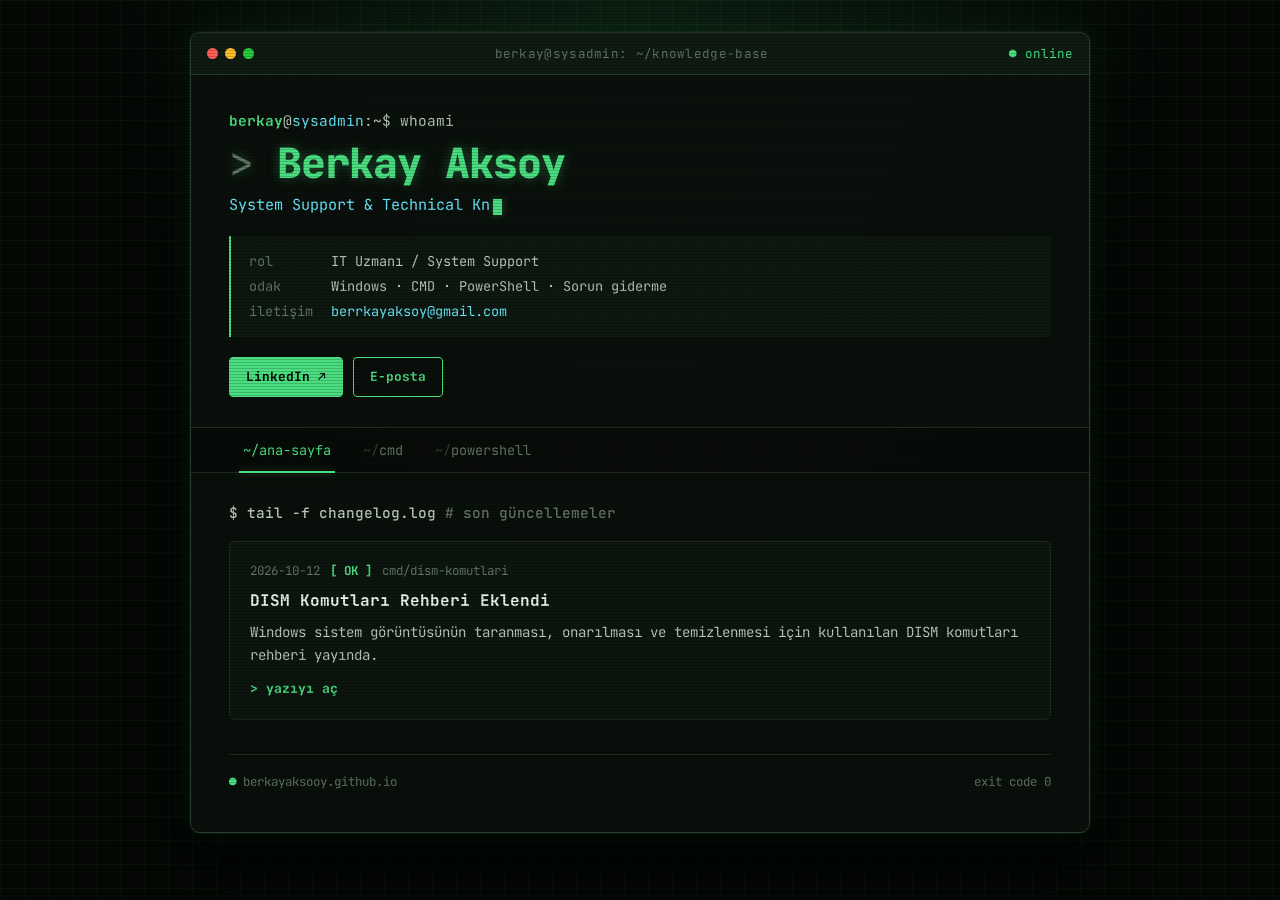
==== commit 41fa9ddc: "Update index.html" ====
--- a/index.html
+++ b/index.html
@@ -9,7 +9,7 @@
     <!-- LinkedIn önizleme kartı -->
     <meta property="og:type" content="website">
     <meta property="og:site_name" content="Berkay Aksoy | System Support">
-    <meta property="og:title" content="Berkay Aksoy | System Support & Technical Knowledge Base">
+    <meta property="og:title" content="Berkay Aksoy | System Support">
     <meta property="og:description" content="Windows, CMD ve PowerShell için sahada test edilmiş çözümler ve teknik rehberler.">
     <meta property="og:url" content="https://berkayaksooy.github.io/">
     <meta property="og:locale" content="tr_TR">
